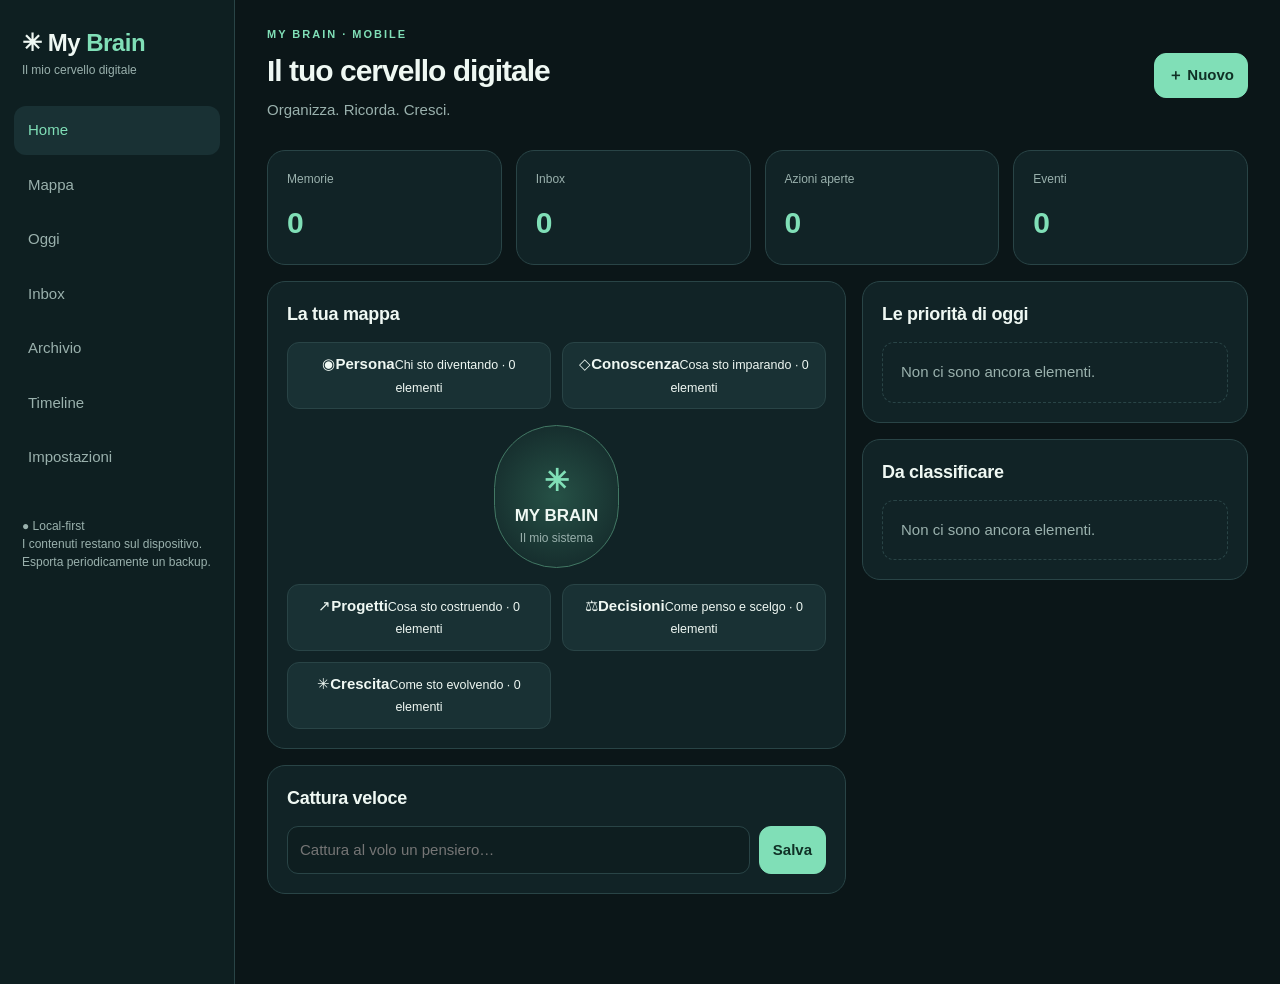
==== index.html @ 43bb88b8 "Add My Brain Mobile PWA interface" ====
<!doctype html>
<html lang="it"><head><meta charset="utf-8"><meta name="viewport" content="width=device-width,initial-scale=1,viewport-fit=cover"><meta name="theme-color" content="#0b191a"><meta name="apple-mobile-web-app-capable" content="yes"><meta name="apple-mobile-web-app-title" content="My Brain"><link rel="manifest" href="./manifest.webmanifest"><link rel="icon" type="image/svg+xml" href="./icon.svg"><title>My Brain Mobile</title>
<style>
:root{color-scheme:dark;--bg:#0b1618;--panel:#112326;--panel2:#193134;--line:#294446;--text:#eff8f3;--muted:#9ab1ad;--mint:#80dfb7;--gold:#f3c87b}*{box-sizing:border-box}body{background:var(--bg);color:var(--text);font:15px/1.5 -apple-system,BlinkMacSystemFont,"Segoe UI",sans-serif;margin:0}button,input,textarea,select{font:inherit}button{cursor:pointer}button:focus-visible,input:focus-visible,select:focus-visible,textarea:focus-visible{outline:2px solid var(--mint);outline-offset:2px}input,textarea,select{color:var(--text);background:#0e1e20;border:1px solid var(--line);border-radius:11px;padding:12px;width:100%;min-width:0}textarea{min-height:130px;resize:vertical}option{color:white;background:#14282a}button{border:1px solid var(--line);background:var(--panel2);color:var(--text);padding:10px 13px;border-radius:12px}.accent{background:var(--mint);color:#103126;font-weight:700;border-color:var(--mint)}.ghost{background:transparent}.danger{color:#ffb4ab}.shell{max-width:1280px;margin:auto;display:grid;grid-template-columns:235px 1fr;min-height:100dvh}.sidebar{background:#0e1f21;border-right:1px solid var(--line);padding:25px 14px}.brand{font-size:24px;letter-spacing:-.5px;font-weight:800;margin:0 8px 27px}.brand span{color:var(--mint)}.tagline{font-size:12px;color:var(--muted);font-weight:400;letter-spacing:0}.nav{display:flex;flex-direction:column;gap:6px}.nav button{text-align:left;background:none;border:0;padding:13px 14px;color:var(--muted)}.nav button.active{background:var(--panel2);color:var(--mint)}.footer{margin:35px 8px;font-size:12px;color:var(--muted)}main{min-width:0;padding:26px 32px 90px}.eyebrow{font-size:11px;letter-spacing:2px;color:var(--mint);font-weight:700}h1{font-size:30px;letter-spacing:-1px;margin:5px 0 6px}h2{margin:0 0 14px;font-size:18px;letter-spacing:-.3px}p{margin:4px 0;color:var(--muted)}.top{display:flex;align-items:center;justify-content:space-between;gap:16px;margin-bottom:25px}.grid{display:grid;grid-template-columns:repeat(4,minmax(0,1fr));gap:14px}.card{background:var(--panel);border:1px solid var(--line);padding:19px;border-radius:18px;min-width:0}.card strong{font-weight:700}.big{font-size:30px;font-weight:750;margin:12px 0 0;color:var(--mint)}.caption{color:var(--muted);font-size:12px}.split{display:grid;grid-template-columns:minmax(0,1.5fr) minmax(280px,1fr);gap:16px;margin-top:16px}.stack{display:grid;gap:16px;align-content:start}.areagrid{display:grid;grid-template-columns:repeat(2,minmax(0,1fr));gap:12px}.areagrid button{text-align:left;min-height:118px;padding:16px;background:#152b2e}.areagrid .em{font-size:23px;display:block;margin-bottom:9px;color:var(--mint)}.areagrid small{display:block;color:var(--muted)}.capture{display:flex;gap:9px;margin:14px 0 0}.capture input{flex:1}.list{display:grid;gap:8px}.item{background:#152c2e;border:1px solid var(--line);padding:12px;border-radius:13px;display:flex;align-items:center;gap:12px;justify-content:space-between}.item-text{min-width:0;flex:1;overflow-wrap:anywhere}.item-text b{display:block}.item-text small{color:var(--muted)}.item button{padding:7px 9px}.empty{padding:18px;color:var(--muted);border:1px dashed var(--line);border-radius:12px}.network{display:grid;grid-template-columns:repeat(2,minmax(0,1fr));gap:11px;align-items:center}.hub{grid-column:1/-1;text-align:center;padding:20px;border:1px solid #427864;border-radius:99px;max-width:210px;margin:5px auto;background:radial-gradient(circle,#265146,#112326)}.hub b{font-size:17px}.toolbar{display:flex;flex-wrap:wrap;gap:10px;margin-bottom:14px}.toolbar input{flex:1;min-width:150px}.toolbar select{max-width:185px}.pill{display:inline-block;border-radius:30px;padding:3px 8px;color:var(--mint);background:#224339;font-size:11px}.date{font-size:12px;color:var(--muted)}.bottom{display:none}.detail{white-space:pre-wrap;color:var(--muted);margin:9px 0}.form{display:grid;gap:12px}.form label{font-size:12px;color:var(--muted)}.form .pair{display:grid;grid-template-columns:1fr 1fr;gap:11px}.form .actions{display:flex;justify-content:flex-end;gap:9px}.muted{color:var(--muted)}.timeline{border-left:2px solid #3e6b5a;padding:4px 0 4px 15px}.timeline>div{margin:0 0 16px;position:relative}.timeline>div:before{content:"";position:absolute;left:-22px;top:7px;background:var(--mint);border-radius:99px;width:10px;height:10px}.right{display:flex;gap:8px;align-items:center}.check{accent-color:#80dfb7;width:20px;height:20px}.sectiontitle{display:flex;align-items:center;justify-content:space-between;gap:12px}.notice{border-left:3px solid var(--mint);padding:12px 14px;background:var(--panel2);border-radius:7px}.hidden{display:none!important}dialog{background:var(--panel);color:var(--text);border:1px solid #54746c;box-shadow:0 12px 60px #0009;border-radius:20px;width:min(540px,94vw);max-height:90dvh;overflow:auto;padding:22px}dialog::backdrop{background:#0009}#toast{position:fixed;left:50%;bottom:91px;transform:translateX(-50%);border:1px solid #53715f;border-radius:12px;background:#214337;color:white;padding:12px 18px;z-index:20;display:none}
@media(max-width:900px){.grid{grid-template-columns:repeat(2,minmax(0,1fr))}.split{grid-template-columns:1fr}.shell{grid-template-columns:180px 1fr}.sidebar{padding:18px 8px}main{padding:18px 20px 94px}}@media(max-width:650px){.shell{display:block}.sidebar{display:none}main{padding:22px 15px 112px}.top{align-items:flex-start}h1{font-size:27px}.grid{gap:9px}.card{padding:15px}.big{font-size:25px}.bottom{display:grid;grid-template-columns:repeat(5,1fr);position:fixed;bottom:0;left:0;right:0;background:#102325ee;backdrop-filter:blur(16px);border-top:1px solid var(--line);padding:8px 4px max(8px,env(safe-area-inset-bottom));z-index:8}.bottom button{font-size:10px;white-space:nowrap;border:0;background:transparent;padding:6px 0;color:var(--muted)}.bottom button.active{color:var(--mint)}.bottom button span{display:block;font-size:20px}.form .pair{grid-template-columns:1fr}}
</style></head><body>
<div class="shell"><aside class="sidebar"><div class="brand">✳ My <span>Brain</span><div class="tagline">Il mio cervello digitale</div></div><nav id="sidenav" class="nav"></nav><div class="footer">● Local-first<br>I contenuti restano sul dispositivo. Esporta periodicamente un backup.</div></aside><main><header class="top"><div><div class="eyebrow">MY BRAIN · MOBILE</div><h1 id="title">Il tuo cervello digitale</h1><p id="subtitle"></p></div><button class="accent" id="add">＋ Nuovo</button></header><div id="content"></div></main></div><nav id="bottomnav" class="bottom"></nav><dialog id="editor"><div class="sectiontitle"><h2 id="editorTitle">Nuova memoria</h2><button id="close" class="ghost" aria-label="Chiudi">✕</button></div><form id="entryform" class="form"><label>Titolo<input name="title" maxlength="240" required placeholder="Un'idea, un obiettivo…"></label><div class="pair"><label>Area<select name="area" id="entryarea"></select></label><label>Tipo<select name="kind"><option value="idea">Idea</option><option value="note">Nota</option><option value="task">Azione</option><option value="knowledge">Conoscenza</option><option value="project">Progetto</option><option value="decision">Decisione</option><option value="goal">Obiettivo</option><option value="signal">Segnale</option><option value="state_change">Cambiamento</option></select></label></div><label>Descrizione<textarea name="body" maxlength="25000" placeholder="Contesto, idee e prossimi passi…"></textarea></label><div class="pair"><label>Scadenza<input name="due" type="date"></label><label>Priorità<select name="priority"><option value="normal">Normale</option><option value="high">Alta</option><option value="low">Bassa</option></select></label></div><label>Tag (separati da virgola)<input name="tags" placeholder="studio, investimenti, progetto"></label><div class="actions"><button type="button" id="cancel">Annulla</button><button type="submit" class="accent">Salva</button></div></form></dialog><div id="toast" role="status" aria-live="polite"></div><input id="importinput" type="file" accept=".json,application/json" class="hidden">
<script>
(function(){
'use strict';
var AREAS={persona:['Persona','◉','Chi sto diventando'],conoscenza:['Conoscenza','◇','Cosa sto imparando'],progetti:['Progetti','↗','Cosa sto costruendo'],decisioni:['Decisioni','⚖','Come penso e scelgo'],crescita:['Crescita','✳','Come sto evolvendo']};
var PAGES=[['home','⌂','Home'],['mappa','◎','Mappa'],['oggi','✓','Oggi'],['inbox','✦','Inbox'],['archivio','▤','Archivio'],['timeline','◷','Timeline'],['impostazioni','⚙','Impostazioni']];
var key='my-brain-mobile-v1',initial={version:1,entries:[],events:[]},db,route='home',areaFilter='',query='',editId=null;
function fresh(){return JSON.parse(JSON.stringify(initial))}
try{db=JSON.parse(localStorage.getItem(key)||'null');if(!db||!Array.isArray(db.entries)||!Array.isArray(db.events))db=fresh()}catch(e){db=fresh()}
function byId(id){return document.getElementById(id)}
function el(tag,txt,cls){var n=document.createElement(tag);if(txt!==undefined&&txt!==null)n.textContent=String(txt);if(cls)n.className=cls;return n}
function append(parent){Array.prototype.slice.call(arguments,1).forEach(function(child){if(child)parent.appendChild(child)});return parent}
function button(txt,fn,cls){var b=el('button',txt,cls);b.type='button';b.addEventListener('click',fn);return b}
function now(){return new Date().toISOString()}
function fmt(s){return s?new Date(s).toLocaleDateString('it-IT',{day:'numeric',month:'short',year:'numeric'}):'—'}
function uid(){return globalThis.crypto&&crypto.randomUUID?crypto.randomUUID():String(Date.now())+Math.random().toString(36)}
function save(){localStorage.setItem(key,JSON.stringify(db))}
function log(title){db.events.unshift({id:uid(),title:title,at:now()});db.events=db.events.slice(0,1500)}
function alertToast(s){var t=byId('toast');t.textContent=s;t.style.display='block';clearTimeout(window.toastT);window.toastT=setTimeout(function(){t.style.display='none'},2300)}
function approved(){return db.entries.filter(function(x){return x.area!=='inbox'})}
function inbox(){return db.entries.filter(function(x){return x.area==='inbox'})}
function tasks(){return approved().filter(function(x){return x.kind==='task'&&x.status!=='done'})}
function counts(a){return approved().filter(function(x){return x.area===a}).length}
function nav(){['sidenav','bottomnav'].forEach(function(id){var node=byId(id);node.replaceChildren();PAGES.forEach(function(p){if(id==='bottomnav'&&['timeline','impostazioni'].indexOf(p[0])>=0)return;var b=button((id==='bottomnav'?p[1]+' ':'')+p[2],function(){go(p[0])},p[0]===route?'active':'');if(id==='bottomnav'){b.replaceChildren(el('span',p[1]),document.createTextNode(p[2]))}node.appendChild(b)})})}
function go(p,a){route=p;areaFilter=a||'';query='';render();window.scrollTo(0,0)}
function section(title){var s=el('section',null,'card');append(s,el('h2',title));return s}
function empty(text){return el('div',text,'empty')}
function item(row,actions){var d=el('div',null,'item');var content=el('div',null,'item-text');append(content,el('b',row.title),el('small', (AREAS[row.area]?AREAS[row.area][0]:'Inbox')+' · '+row.kind+' · '+fmt(row.updated||row.created)));if(row.body)append(content,el('div',row.body.slice(0,220),'detail'));append(d,content);var right=el('div',null,'right');(actions||[]).forEach(function(x){append(right,button(x[0],x[1],x[2]||'ghost'))});append(d,right);return d}
function entryList(rows,mode){var l=el('div',null,'list');if(!rows.length)return empty('Non ci sono ancora elementi.');rows.forEach(function(x){var acts=[];if(mode==='inbox')acts.push(['Classifica',function(){edit(x.id)},'accent']);if(x.kind==='task')acts.push([x.status==='done'?'↩':'✓',function(){toggle(x.id)}]);acts.push(['✎',function(){edit(x.id)}]);l.appendChild(item(x,acts))});return l}
function areaButton(id){var a=AREAS[id],b=el('button',null,'');append(b,el('span',a[1],'em'),el('strong',a[0]),el('small',a[2]+' · '+counts(id)+' elementi'));b.addEventListener('click',function(){go('archivio',id)});return b}
function areaMap(){var g=el('div',null,'network');Object.keys(AREAS).slice(0,2).forEach(function(a){g.appendChild(areaButton(a))});append(g,el('div',null,'hub'));append(g.querySelector('.hub'),el('div','✳','big'),el('b','MY BRAIN'),el('div','Il mio sistema','caption'));Object.keys(AREAS).slice(2).forEach(function(a){g.appendChild(areaButton(a))});return g}
function capture(){var f=el('form',null,'capture'),inp=el('input'),submit=el('button','Salva','accent');inp.placeholder='Cattura al volo un pensiero…';inp.required=true;submit.type='submit';append(f,inp,submit);f.addEventListener('submit',function(ev){ev.preventDefault();var t=inp.value.trim();if(!t)return;db.entries.unshift({id:uid(),title:t.slice(0,240),body:'',area:'inbox',kind:'idea',status:'inbox',created:now(),updated:now(),tags:[],priority:'normal',due:''});log('Nuova idea nella Inbox');save();render();alertToast('Idea salvata')});return f}
function home(){var root=el('div'),stat=el('div',null,'grid');[['Memorie',approved().length],['Inbox',inbox().length],['Azioni aperte',tasks().length],['Eventi',db.events.length]].forEach(function(x){var box=el('div',null,'card');append(box,el('div',x[0],'caption'),el('div',x[1],'big'));stat.appendChild(box)});root.appendChild(stat);var split=el('div',null,'split'),left=el('div',null,'stack'),right=el('div',null,'stack'),map=section('La tua mappa'),cap=section('Cattura veloce'),today=section('Le priorità di oggi'),reviews=section('Da classificare');append(map,areaMap());append(cap,capture());append(today,entryList(tasks().slice(0,4)));append(reviews,entryList(inbox().slice(0,3),'inbox'));append(left,map,cap);append(right,today,reviews);append(split,left,right);root.appendChild(split);return root}
function archive(){var root=el('div'),tools=el('div',null,'toolbar'),search=el('input'),select=el('select');search.placeholder='Cerca in My Brain…';select.appendChild(new Option('Tutte le aree',''));Object.keys(AREAS).forEach(function(a){select.appendChild(new Option(AREAS[a][0],a))});select.value=areaFilter;search.value=query;select.addEventListener('change',function(){areaFilter=select.value;drawArchive(root)});search.addEventListener('input',function(){query=search.value.toLowerCase();drawArchive(root)});append(tools,search,select);append(root,tools,el('div',null,'results'));function drawArchive(r){var rows=approved().filter(function(x){return (!areaFilter||x.area===areaFilter)&&(!query||(x.title+' '+x.body+' '+(x.tags||[]).join(' ')).toLowerCase().includes(query))});rows.sort(function(a,b){return (b.updated||'').localeCompare(a.updated||'')});r.querySelector('.results').replaceChildren(entryList(rows))}drawArchive(root);return root}
function today(){var r=el('div',null,'stack'),card=section('Attività aperte');append(card,entryList(tasks()));r.appendChild(card);return r}
function timeline(){var c=section('La tua evoluzione'),list=el('div',null,'timeline');if(!db.events.length)append(c,empty('La tua timeline inizierà quando aggiungerai una memoria.'));db.events.forEach(function(e){var n=el('div');append(n,el('b',e.title),el('div',fmt(e.at),'date'));list.appendChild(n)});append(c,list);return c}
function map(){var s=section('Cinque aree, una direzione');append(s,areaMap());return s}
function review(){var s=section('Gatekeeper · Da classificare');append(s,el('p','Trasforma un pensiero in una nota, una decisione, un progetto o un’attività.'));append(s,el('div',null,'caption'));append(s,entryList(inbox(),'inbox'));append(s,capture());return s}
function settings(){var r=el('div',null,'stack'),s=section('Dati e privacy'),b=section('Backup');append(s,el('p','My Brain Mobile conserva i contenuti in questo browser. Nessuna informazione viene inviata al repository GitHub o al server del sito.'),el('div','Nessuna sincronizzazione con il My Brain Mac in questa versione.','notice'));append(b,el('p','Esporta periodicamente il tuo archivio JSON; se cancelli i dati del browser potresti perdere le memorie.'));append(b,button('Esporta backup JSON',exportBackup,'accent'),document.createTextNode(' '),button('Importa backup',function(){byId('importinput').click()}));append(r,s,b);return r}
function render(){nav();var names={home:['Il tuo cervello digitale','Organizza. Ricorda. Cresci.'],mappa:['La tua mappa','Un luogo per ogni pensiero.'],oggi:['Oggi','Concentrati su ciò che conta.'],inbox:['Inbox','Dalle intuizioni alle decisioni.'],archivio:['Archivio','Le tue conoscenze, a portata di mano.'],timeline:['Timeline','La traccia della tua evoluzione.'],impostazioni:['Impostazioni','I tuoi dati sotto controllo.']};byId('title').textContent=names[route][0];byId('subtitle').textContent=names[route][1];var v={home:home,mappa:map,oggi:today,inbox:review,archivio:archive,timeline:timeline,impostazioni:settings};byId('content').replaceChildren(v[route]())}
function edit(id){editId=id||null;var x=db.entries.find(function(e){return e.id===id}),f=byId('entryform');f.reset();var a=byId('entryarea');a.replaceChildren(new Option('Inbox · da classificare','inbox'));Object.keys(AREAS).forEach(function(k){a.appendChild(new Option(AREAS[k][0],k))});f.elements.title.value=x?x.title:'';f.elements.body.value=x?x.body:'';f.elements.area.value=x?x.area:(areaFilter||'inbox');f.elements.kind.value=x?x.kind:'idea';f.elements.priority.value=x?x.priority||'normal':'normal';f.elements.due.value=x?x.due||'':'';f.elements.tags.value=x?(x.tags||[]).join(', '):'';byId('editorTitle').textContent=x?'Modifica memoria':'Nuova memoria';byId('editor').showModal()}
function toggle(id){var x=db.entries.find(function(e){return e.id===id});if(!x)return;x.status=x.status==='done'?'active':'done';x.updated=now();log(x.status==='done'?'Azione completata':'Azione riaperta');save();render()}
byId('entryform').addEventListener('submit',function(ev){ev.preventDefault();var f=ev.target,fd=new FormData(f),title=String(fd.get('title')||'').trim();if(!title)return;var x=db.entries.find(function(e){return e.id===editId}),a=String(fd.get('area'));var e={id:x?x.id:uid(),title:title.slice(0,240),body:String(fd.get('body')||'').slice(0,25000),area:a,kind:String(fd.get('kind')),status:a==='inbox'?'inbox':x&&x.status==='done'?'done':'active',due:String(fd.get('due')||''),priority:String(fd.get('priority')||'normal'),tags:String(fd.get('tags')||'').split(',').map(function(t){return t.trim()}).filter(Boolean).slice(0,12),created:x?x.created:now(),updated:now()};if(x)Object.assign(x,e);else db.entries.unshift(e);log(x?'Memoria aggiornata: '+e.title:'Nuova memoria: '+e.title);save();byId('editor').close();render();alertToast('Salvato')});
function exportBackup(){var a=document.createElement('a'),blob=new Blob([JSON.stringify(db,null,2)],{type:'application/json'}),url=URL.createObjectURL(blob);a.href=url;a.download='my-brain-backup-'+new Date().toISOString().slice(0,10)+'.json';document.body.appendChild(a);a.click();a.remove();setTimeout(function(){URL.revokeObjectURL(url)},2000)}
byId('importinput').addEventListener('change',async function(ev){var file=ev.target.files[0];if(!file)return;if(file.size>20*1024*1024){alert('Il backup è troppo grande');return}try{var x=JSON.parse(await file.text());if(!x||x.version!==1||!Array.isArray(x.entries)||!Array.isArray(x.events))throw Error('Formato non valido');if(!confirm('Sostituire i dati presenti su questo dispositivo con il backup?'))return;db=x;save();render();alertToast('Backup importato')}catch(e){alert('Importazione non riuscita: '+e.message)}ev.target.value=''});
byId('add').addEventListener('click',function(){edit()});byId('cancel').addEventListener('click',function(){byId('editor').close()});byId('close').addEventListener('click',function(){byId('editor').close()});
render();
if('serviceWorker' in navigator && (location.protocol==='https:' || location.hostname==='localhost'))navigator.serviceWorker.register('./sw.js').catch(function(e){console.warn('Cache offline non disponibile',e)});
})();
</script></body></html>
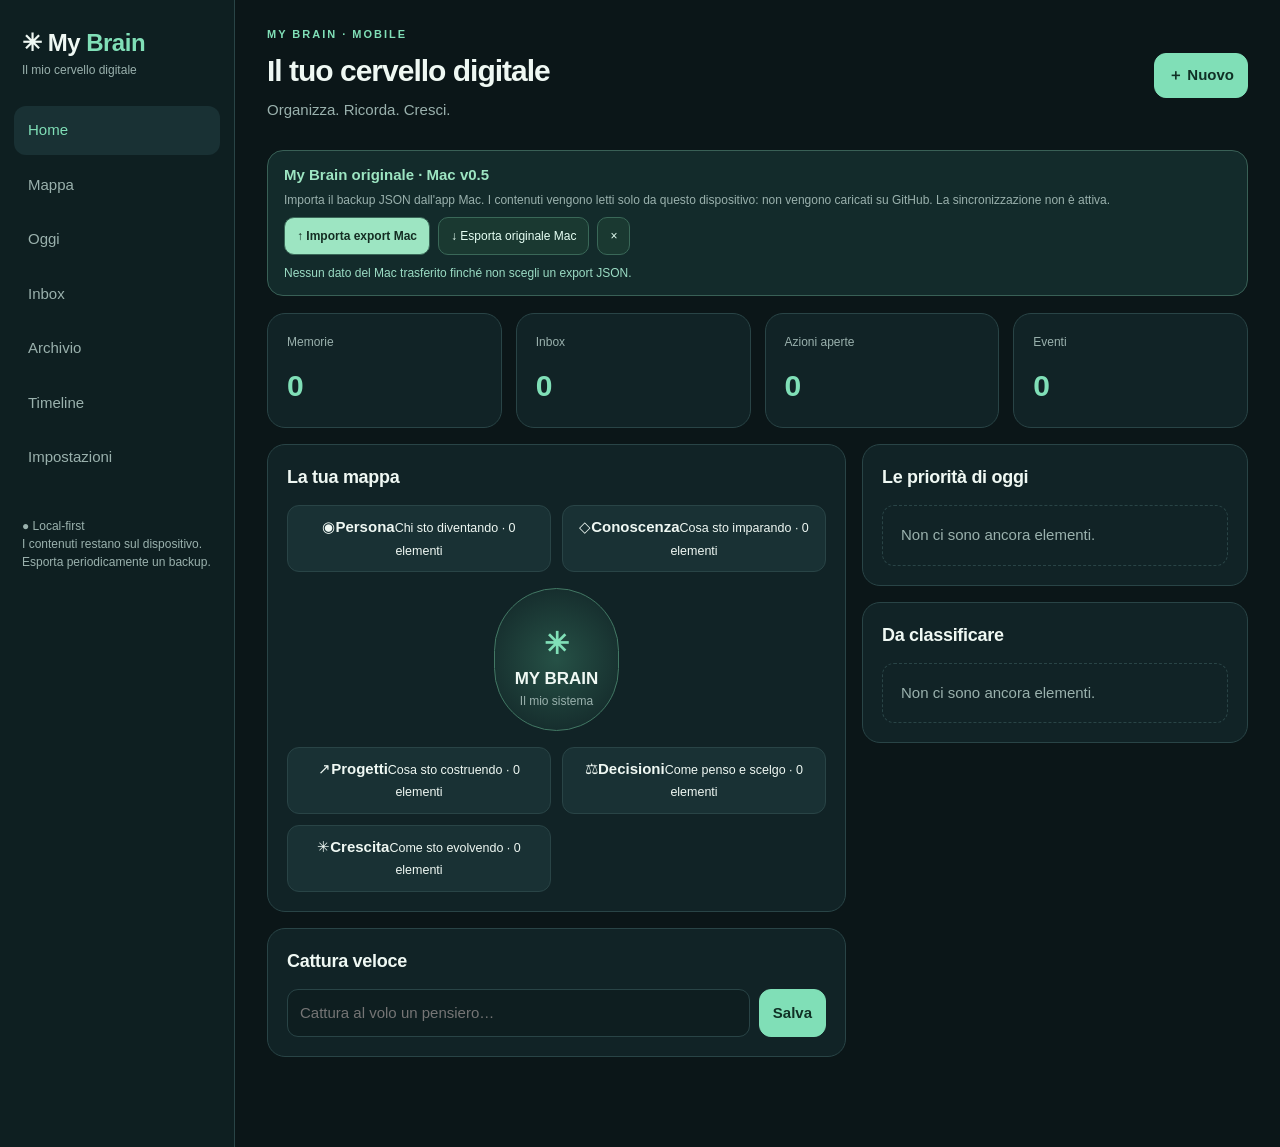
==== commit ec724e61: "Integrate original Mac schema importer with My Brain Mobile" ====
--- a/index.html
+++ b/index.html
@@ -1,8 +1,17 @@
 <!doctype html>
-<html lang="it"><head><meta charset="utf-8"><meta name="viewport" content="width=device-width,initial-scale=1,viewport-fit=cover"><meta name="theme-color" content="#0b191a"><meta name="apple-mobile-web-app-capable" content="yes"><meta name="apple-mobile-web-app-title" content="My Brain"><link rel="manifest" href="./manifest.webmanifest"><link rel="icon" type="image/svg+xml" href="./icon.svg"><title>My Brain Mobile</title>
+<html lang="it"><head><meta charset="utf-8"><meta name="viewport" content="width=device-width,initial-scale=1,viewport-fit=cover"><meta name="theme-color" content="#0b191a"><meta name="apple-mobile-web-app-capable" content="yes"><meta name="apple-mobile-web-app-title" content="My Brain"><link rel="manifest" href="./manifest.webmanifest"><link rel="icon" type="image/svg+xml" href="./icon.svg"><link rel="apple-touch-icon" href="./icon-180.png"><title>My Brain Mobile</title>
 <style>
 :root{color-scheme:dark;--bg:#0b1618;--panel:#112326;--panel2:#193134;--line:#294446;--text:#eff8f3;--muted:#9ab1ad;--mint:#80dfb7;--gold:#f3c87b}*{box-sizing:border-box}body{background:var(--bg);color:var(--text);font:15px/1.5 -apple-system,BlinkMacSystemFont,"Segoe UI",sans-serif;margin:0}button,input,textarea,select{font:inherit}button{cursor:pointer}button:focus-visible,input:focus-visible,select:focus-visible,textarea:focus-visible{outline:2px solid var(--mint);outline-offset:2px}input,textarea,select{color:var(--text);background:#0e1e20;border:1px solid var(--line);border-radius:11px;padding:12px;width:100%;min-width:0}textarea{min-height:130px;resize:vertical}option{color:white;background:#14282a}button{border:1px solid var(--line);background:var(--panel2);color:var(--text);padding:10px 13px;border-radius:12px}.accent{background:var(--mint);color:#103126;font-weight:700;border-color:var(--mint)}.ghost{background:transparent}.danger{color:#ffb4ab}.shell{max-width:1280px;margin:auto;display:grid;grid-template-columns:235px 1fr;min-height:100dvh}.sidebar{background:#0e1f21;border-right:1px solid var(--line);padding:25px 14px}.brand{font-size:24px;letter-spacing:-.5px;font-weight:800;margin:0 8px 27px}.brand span{color:var(--mint)}.tagline{font-size:12px;color:var(--muted);font-weight:400;letter-spacing:0}.nav{display:flex;flex-direction:column;gap:6px}.nav button{text-align:left;background:none;border:0;padding:13px 14px;color:var(--muted)}.nav button.active{background:var(--panel2);color:var(--mint)}.footer{margin:35px 8px;font-size:12px;color:var(--muted)}main{min-width:0;padding:26px 32px 90px}.eyebrow{font-size:11px;letter-spacing:2px;color:var(--mint);font-weight:700}h1{font-size:30px;letter-spacing:-1px;margin:5px 0 6px}h2{margin:0 0 14px;font-size:18px;letter-spacing:-.3px}p{margin:4px 0;color:var(--muted)}.top{display:flex;align-items:center;justify-content:space-between;gap:16px;margin-bottom:25px}.grid{display:grid;grid-template-columns:repeat(4,minmax(0,1fr));gap:14px}.card{background:var(--panel);border:1px solid var(--line);padding:19px;border-radius:18px;min-width:0}.card strong{font-weight:700}.big{font-size:30px;font-weight:750;margin:12px 0 0;color:var(--mint)}.caption{color:var(--muted);font-size:12px}.split{display:grid;grid-template-columns:minmax(0,1.5fr) minmax(280px,1fr);gap:16px;margin-top:16px}.stack{display:grid;gap:16px;align-content:start}.areagrid{display:grid;grid-template-columns:repeat(2,minmax(0,1fr));gap:12px}.areagrid button{text-align:left;min-height:118px;padding:16px;background:#152b2e}.areagrid .em{font-size:23px;display:block;margin-bottom:9px;color:var(--mint)}.areagrid small{display:block;color:var(--muted)}.capture{display:flex;gap:9px;margin:14px 0 0}.capture input{flex:1}.list{display:grid;gap:8px}.item{background:#152c2e;border:1px solid var(--line);padding:12px;border-radius:13px;display:flex;align-items:center;gap:12px;justify-content:space-between}.item-text{min-width:0;flex:1;overflow-wrap:anywhere}.item-text b{display:block}.item-text small{color:var(--muted)}.item button{padding:7px 9px}.empty{padding:18px;color:var(--muted);border:1px dashed var(--line);border-radius:12px}.network{display:grid;grid-template-columns:repeat(2,minmax(0,1fr));gap:11px;align-items:center}.hub{grid-column:1/-1;text-align:center;padding:20px;border:1px solid #427864;border-radius:99px;max-width:210px;margin:5px auto;background:radial-gradient(circle,#265146,#112326)}.hub b{font-size:17px}.toolbar{display:flex;flex-wrap:wrap;gap:10px;margin-bottom:14px}.toolbar input{flex:1;min-width:150px}.toolbar select{max-width:185px}.pill{display:inline-block;border-radius:30px;padding:3px 8px;color:var(--mint);background:#224339;font-size:11px}.date{font-size:12px;color:var(--muted)}.bottom{display:none}.detail{white-space:pre-wrap;color:var(--muted);margin:9px 0}.form{display:grid;gap:12px}.form label{font-size:12px;color:var(--muted)}.form .pair{display:grid;grid-template-columns:1fr 1fr;gap:11px}.form .actions{display:flex;justify-content:flex-end;gap:9px}.muted{color:var(--muted)}.timeline{border-left:2px solid #3e6b5a;padding:4px 0 4px 15px}.timeline>div{margin:0 0 16px;position:relative}.timeline>div:before{content:"";position:absolute;left:-22px;top:7px;background:var(--mint);border-radius:99px;width:10px;height:10px}.right{display:flex;gap:8px;align-items:center}.check{accent-color:#80dfb7;width:20px;height:20px}.sectiontitle{display:flex;align-items:center;justify-content:space-between;gap:12px}.notice{border-left:3px solid var(--mint);padding:12px 14px;background:var(--panel2);border-radius:7px}.hidden{display:none!important}dialog{background:var(--panel);color:var(--text);border:1px solid #54746c;box-shadow:0 12px 60px #0009;border-radius:20px;width:min(540px,94vw);max-height:90dvh;overflow:auto;padding:22px}dialog::backdrop{background:#0009}#toast{position:fixed;left:50%;bottom:91px;transform:translateX(-50%);border:1px solid #53715f;border-radius:12px;background:#214337;color:white;padding:12px 18px;z-index:20;display:none}
 @media(max-width:900px){.grid{grid-template-columns:repeat(2,minmax(0,1fr))}.split{grid-template-columns:1fr}.shell{grid-template-columns:180px 1fr}.sidebar{padding:18px 8px}main{padding:18px 20px 94px}}@media(max-width:650px){.shell{display:block}.sidebar{display:none}main{padding:22px 15px 112px}.top{align-items:flex-start}h1{font-size:27px}.grid{gap:9px}.card{padding:15px}.big{font-size:25px}.bottom{display:grid;grid-template-columns:repeat(5,1fr);position:fixed;bottom:0;left:0;right:0;background:#102325ee;backdrop-filter:blur(16px);border-top:1px solid var(--line);padding:8px 4px max(8px,env(safe-area-inset-bottom));z-index:8}.bottom button{font-size:10px;white-space:nowrap;border:0;background:transparent;padding:6px 0;color:var(--muted)}.bottom button.active{color:var(--mint)}.bottom button span{display:block;font-size:20px}.form .pair{grid-template-columns:1fr}}
+
+.mac-panel{background:#132b2b;border:1px solid #396056;border-radius:16px;padding:13px 16px;margin:0 0 17px}
+.mac-panel strong{color:#9de5c2}.mac-panel p{font-size:12px;line-height:1.4;margin:5px 0 9px}
+.mac-controls{display:flex;flex-wrap:wrap;gap:8px}
+.mac-button{font-size:12px;padding:9px 12px;border:1px solid #3a6858;background:#1a3931;color:#e6fff4;border-radius:10px}
+.mac-button.primary{background:#9de5c2;color:#142d23;font-weight:700}
+#mac-status{font-size:12px;color:#9bdcc4;margin-top:9px;overflow-wrap:anywhere}
+.mac-panel.collapsed p,.mac-panel.collapsed #mac-status{display:none}
+@media(max-width:650px){.mac-panel{padding:12px}.mac-button{font-size:11px;padding:8px}}
 </style></head><body>
 <div class="shell"><aside class="sidebar"><div class="brand">✳ My <span>Brain</span><div class="tagline">Il mio cervello digitale</div></div><nav id="sidenav" class="nav"></nav><div class="footer">● Local-first<br>I contenuti restano sul dispositivo. Esporta periodicamente un backup.</div></aside><main><header class="top"><div><div class="eyebrow">MY BRAIN · MOBILE</div><h1 id="title">Il tuo cervello digitale</h1><p id="subtitle"></p></div><button class="accent" id="add">＋ Nuovo</button></header><div id="content"></div></main></div><nav id="bottomnav" class="bottom"></nav><dialog id="editor"><div class="sectiontitle"><h2 id="editorTitle">Nuova memoria</h2><button id="close" class="ghost" aria-label="Chiudi">✕</button></div><form id="entryform" class="form"><label>Titolo<input name="title" maxlength="240" required placeholder="Un'idea, un obiettivo…"></label><div class="pair"><label>Area<select name="area" id="entryarea"></select></label><label>Tipo<select name="kind"><option value="idea">Idea</option><option value="note">Nota</option><option value="task">Azione</option><option value="knowledge">Conoscenza</option><option value="project">Progetto</option><option value="decision">Decisione</option><option value="goal">Obiettivo</option><option value="signal">Segnale</option><option value="state_change">Cambiamento</option></select></label></div><label>Descrizione<textarea name="body" maxlength="25000" placeholder="Contesto, idee e prossimi passi…"></textarea></label><div class="pair"><label>Scadenza<input name="due" type="date"></label><label>Priorità<select name="priority"><option value="normal">Normale</option><option value="high">Alta</option><option value="low">Bassa</option></select></label></div><label>Tag (separati da virgola)<input name="tags" placeholder="studio, investimenti, progetto"></label><div class="actions"><button type="button" id="cancel">Annulla</button><button type="submit" class="accent">Salva</button></div></form></dialog><div id="toast" role="status" aria-live="polite"></div><input id="importinput" type="file" accept=".json,application/json" class="hidden">
 <script>
@@ -50,7 +59,17 @@
 function exportBackup(){var a=document.createElement('a'),blob=new Blob([JSON.stringify(db,null,2)],{type:'application/json'}),url=URL.createObjectURL(blob);a.href=url;a.download='my-brain-backup-'+new Date().toISOString().slice(0,10)+'.json';document.body.appendChild(a);a.click();a.remove();setTimeout(function(){URL.revokeObjectURL(url)},2000)}
 byId('importinput').addEventListener('change',async function(ev){var file=ev.target.files[0];if(!file)return;if(file.size>20*1024*1024){alert('Il backup è troppo grande');return}try{var x=JSON.parse(await file.text());if(!x||x.version!==1||!Array.isArray(x.entries)||!Array.isArray(x.events))throw Error('Formato non valido');if(!confirm('Sostituire i dati presenti su questo dispositivo con il backup?'))return;db=x;save();render();alertToast('Backup importato')}catch(e){alert('Importazione non riuscita: '+e.message)}ev.target.value=''});
 byId('add').addEventListener('click',function(){edit()});byId('cancel').addEventListener('click',function(){byId('editor').close()});byId('close').addEventListener('click',function(){byId('editor').close()});
+window.MyBrainMobileBridge={
+ snapshot:()=>JSON.parse(JSON.stringify(db)),
+ replaceEntries:(entries,macInfo)=>{
+   if(!Array.isArray(entries))throw new Error("Importazione non valida");
+   const previous=db;
+   db={...db,entries,macImport:macInfo};
+   try{save()}catch(e){db=previous;throw e}
+   render();
+ }
+};
 render();
 if('serviceWorker' in navigator && (location.protocol==='https:' || location.hostname==='localhost'))navigator.serviceWorker.register('./sw.js').catch(function(e){console.warn('Cache offline non disponibile',e)});
 })();
-</script></body></html>+</script><script src="./official-mac-import.js?v=1" defer></script></body></html>
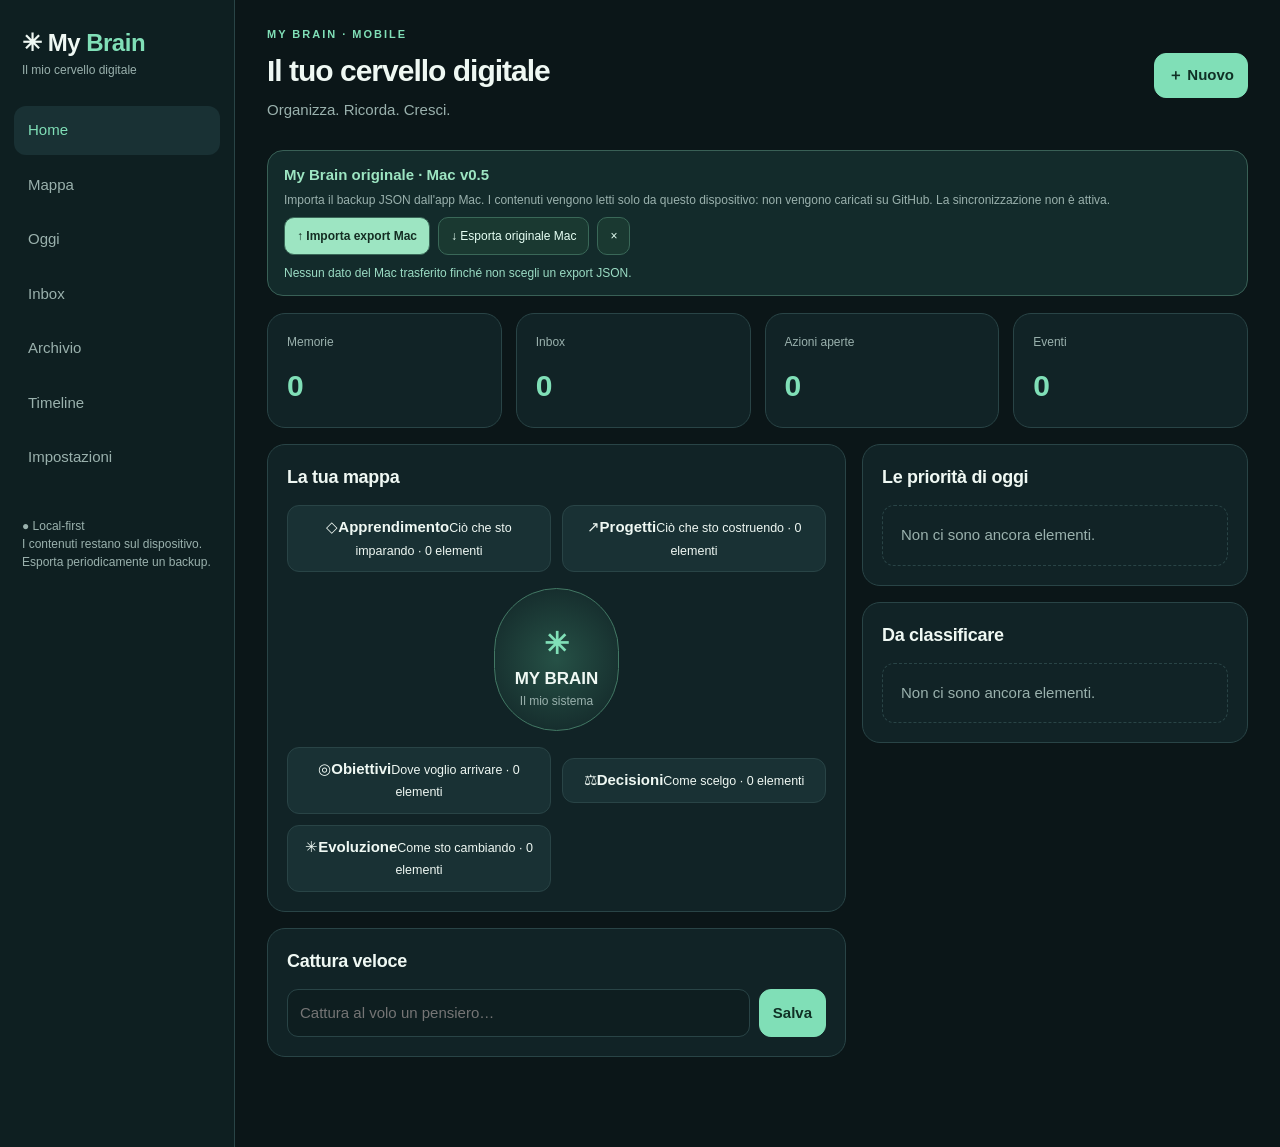
==== commit 1b6f79f3: "Align mobile map with original My Brain five domains" ====
--- a/index.html
+++ b/index.html
@@ -17,11 +17,12 @@
 <script>
 (function(){
 'use strict';
-var AREAS={persona:['Persona','◉','Chi sto diventando'],conoscenza:['Conoscenza','◇','Cosa sto imparando'],progetti:['Progetti','↗','Cosa sto costruendo'],decisioni:['Decisioni','⚖','Come penso e scelgo'],crescita:['Crescita','✳','Come sto evolvendo']};
+var AREAS={apprendimento:['Apprendimento','◇','Ciò che sto imparando'],progetti:['Progetti','↗','Ciò che sto costruendo'],obiettivi:['Obiettivi','◎','Dove voglio arrivare'],decisioni:['Decisioni','⚖','Come scelgo'],evoluzione:['Evoluzione','✳','Come sto cambiando']};
 var PAGES=[['home','⌂','Home'],['mappa','◎','Mappa'],['oggi','✓','Oggi'],['inbox','✦','Inbox'],['archivio','▤','Archivio'],['timeline','◷','Timeline'],['impostazioni','⚙','Impostazioni']];
 var key='my-brain-mobile-v1',initial={version:1,entries:[],events:[]},db,route='home',areaFilter='',query='',editId=null;
 function fresh(){return JSON.parse(JSON.stringify(initial))}
 try{db=JSON.parse(localStorage.getItem(key)||'null');if(!db||!Array.isArray(db.entries)||!Array.isArray(db.events))db=fresh()}catch(e){db=fresh()}
+for(const entry of db.entries){if(entry.area==='persona')entry.area='obiettivi';else if(entry.area==='conoscenza')entry.area='apprendimento';else if(entry.area==='crescita')entry.area='evoluzione'}
 function byId(id){return document.getElementById(id)}
 function el(tag,txt,cls){var n=document.createElement(tag);if(txt!==undefined&&txt!==null)n.textContent=String(txt);if(cls)n.className=cls;return n}
 function append(parent){Array.prototype.slice.call(arguments,1).forEach(function(child){if(child)parent.appendChild(child)});return parent}
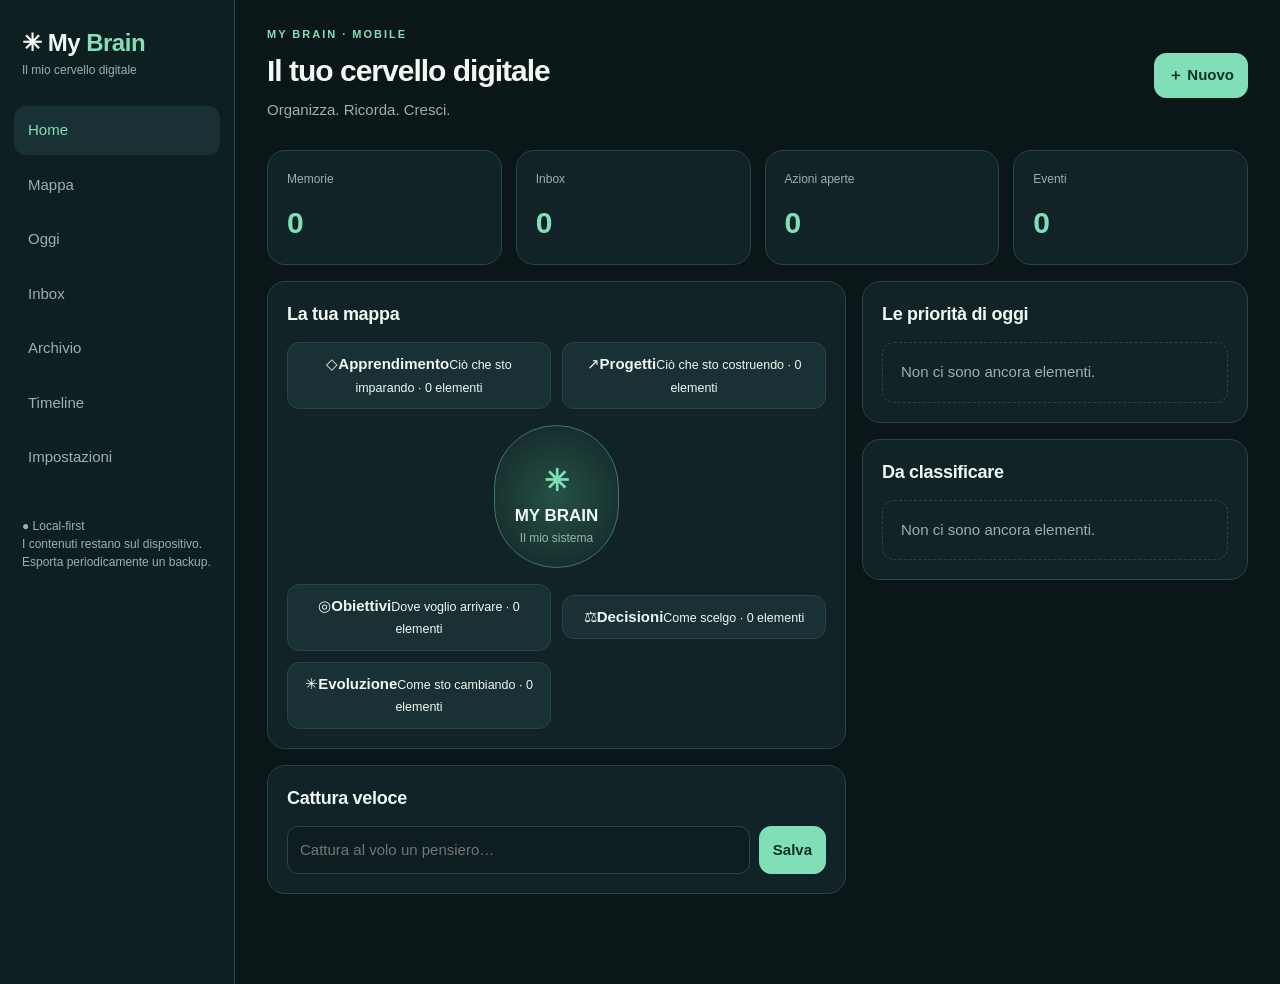
==== commit 88ca9c65: "Link new original interface from installed mobile app" ====
--- a/index.html
+++ b/index.html
@@ -42,7 +42,7 @@
 function section(title){var s=el('section',null,'card');append(s,el('h2',title));return s}
 function empty(text){return el('div',text,'empty')}
 function item(row,actions){var d=el('div',null,'item');var content=el('div',null,'item-text');append(content,el('b',row.title),el('small', (AREAS[row.area]?AREAS[row.area][0]:'Inbox')+' · '+row.kind+' · '+fmt(row.updated||row.created)));if(row.body)append(content,el('div',row.body.slice(0,220),'detail'));append(d,content);var right=el('div',null,'right');(actions||[]).forEach(function(x){append(right,button(x[0],x[1],x[2]||'ghost'))});append(d,right);return d}
-function entryList(rows,mode){var l=el('div',null,'list');if(!rows.length)return empty('Non ci sono ancora elementi.');rows.forEach(function(x){var acts=[];if(mode==='inbox')acts.push(['Classifica',function(){edit(x.id)},'accent']);if(x.kind==='task')acts.push([x.status==='done'?'↩':'✓',function(){toggle(x.id)}]);acts.push(['✎',function(){edit(x.id)}]);l.appendChild(item(x,acts))});return l}
+function entryList(rows,mode){var l=el('div',null,'list');if(!rows.length)return empty('Non ci sono ancora elementi.');rows.forEach(function(x){var acts=[];if(mode==='inbox')acts.push(['Classifica',function(){edit(x.id)},'accent']);if(x.kind==='task')acts.push([x.status==='done'?'↩':'✓',function(){toggle(x.id)}]);if(x.original&&x.original.entity)acts.push(['Mac',function(){window.MyBrainMobileOfficial?.showOriginal(x.original.entity,x.original.id)}]);acts.push(['✎',function(){edit(x.id)}]);l.appendChild(item(x,acts))});return l}
 function areaButton(id){var a=AREAS[id],b=el('button',null,'');append(b,el('span',a[1],'em'),el('strong',a[0]),el('small',a[2]+' · '+counts(id)+' elementi'));b.addEventListener('click',function(){go('archivio',id)});return b}
 function areaMap(){var g=el('div',null,'network');Object.keys(AREAS).slice(0,2).forEach(function(a){g.appendChild(areaButton(a))});append(g,el('div',null,'hub'));append(g.querySelector('.hub'),el('div','✳','big'),el('b','MY BRAIN'),el('div','Il mio sistema','caption'));Object.keys(AREAS).slice(2).forEach(function(a){g.appendChild(areaButton(a))});return g}
 function capture(){var f=el('form',null,'capture'),inp=el('input'),submit=el('button','Salva','accent');inp.placeholder='Cattura al volo un pensiero…';inp.required=true;submit.type='submit';append(f,inp,submit);f.addEventListener('submit',function(ev){ev.preventDefault();var t=inp.value.trim();if(!t)return;db.entries.unshift({id:uid(),title:t.slice(0,240),body:'',area:'inbox',kind:'idea',status:'inbox',created:now(),updated:now(),tags:[],priority:'normal',due:''});log('Nuova idea nella Inbox');save();render();alertToast('Idea salvata')});return f}
@@ -73,4 +73,4 @@
 render();
 if('serviceWorker' in navigator && (location.protocol==='https:' || location.hostname==='localhost'))navigator.serviceWorker.register('./sw.js').catch(function(e){console.warn('Cache offline non disponibile',e)});
 })();
-</script><script src="./official-mac-import.js?v=1" defer></script></body></html>+</script><script src="./official-mac-import.js?v=3" defer></script></body></html>
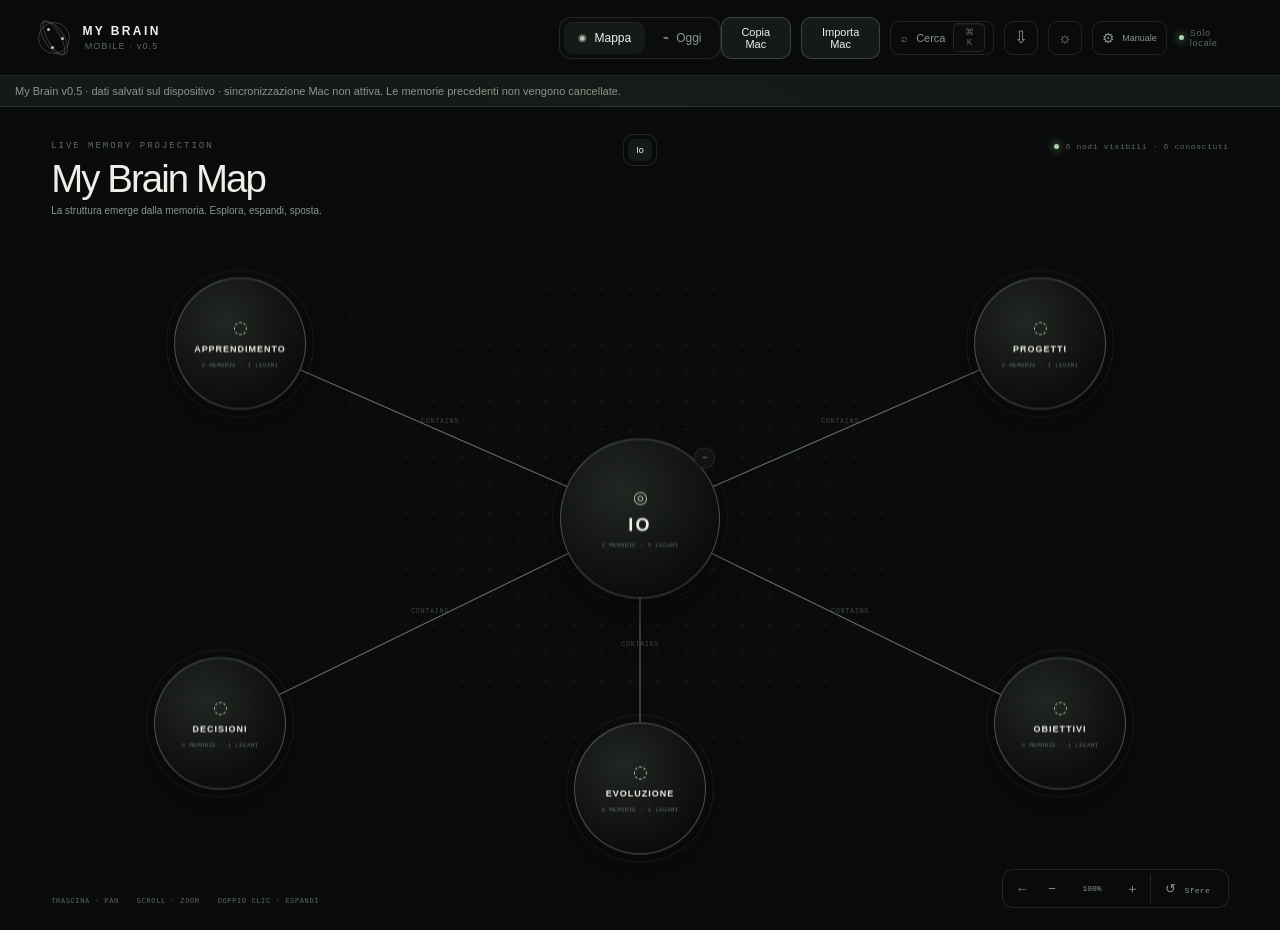
==== commit f14cca7b: "Replace installed My Brain Mobile home with official Mac v0.5 frontend, retain local data" ====
--- a/index.html
+++ b/index.html
@@ -1,76 +1,92 @@
 <!doctype html>
-<html lang="it"><head><meta charset="utf-8"><meta name="viewport" content="width=device-width,initial-scale=1,viewport-fit=cover"><meta name="theme-color" content="#0b191a"><meta name="apple-mobile-web-app-capable" content="yes"><meta name="apple-mobile-web-app-title" content="My Brain"><link rel="manifest" href="./manifest.webmanifest"><link rel="icon" type="image/svg+xml" href="./icon.svg"><link rel="apple-touch-icon" href="./icon-180.png"><title>My Brain Mobile</title>
-<style>
-:root{color-scheme:dark;--bg:#0b1618;--panel:#112326;--panel2:#193134;--line:#294446;--text:#eff8f3;--muted:#9ab1ad;--mint:#80dfb7;--gold:#f3c87b}*{box-sizing:border-box}body{background:var(--bg);color:var(--text);font:15px/1.5 -apple-system,BlinkMacSystemFont,"Segoe UI",sans-serif;margin:0}button,input,textarea,select{font:inherit}button{cursor:pointer}button:focus-visible,input:focus-visible,select:focus-visible,textarea:focus-visible{outline:2px solid var(--mint);outline-offset:2px}input,textarea,select{color:var(--text);background:#0e1e20;border:1px solid var(--line);border-radius:11px;padding:12px;width:100%;min-width:0}textarea{min-height:130px;resize:vertical}option{color:white;background:#14282a}button{border:1px solid var(--line);background:var(--panel2);color:var(--text);padding:10px 13px;border-radius:12px}.accent{background:var(--mint);color:#103126;font-weight:700;border-color:var(--mint)}.ghost{background:transparent}.danger{color:#ffb4ab}.shell{max-width:1280px;margin:auto;display:grid;grid-template-columns:235px 1fr;min-height:100dvh}.sidebar{background:#0e1f21;border-right:1px solid var(--line);padding:25px 14px}.brand{font-size:24px;letter-spacing:-.5px;font-weight:800;margin:0 8px 27px}.brand span{color:var(--mint)}.tagline{font-size:12px;color:var(--muted);font-weight:400;letter-spacing:0}.nav{display:flex;flex-direction:column;gap:6px}.nav button{text-align:left;background:none;border:0;padding:13px 14px;color:var(--muted)}.nav button.active{background:var(--panel2);color:var(--mint)}.footer{margin:35px 8px;font-size:12px;color:var(--muted)}main{min-width:0;padding:26px 32px 90px}.eyebrow{font-size:11px;letter-spacing:2px;color:var(--mint);font-weight:700}h1{font-size:30px;letter-spacing:-1px;margin:5px 0 6px}h2{margin:0 0 14px;font-size:18px;letter-spacing:-.3px}p{margin:4px 0;color:var(--muted)}.top{display:flex;align-items:center;justify-content:space-between;gap:16px;margin-bottom:25px}.grid{display:grid;grid-template-columns:repeat(4,minmax(0,1fr));gap:14px}.card{background:var(--panel);border:1px solid var(--line);padding:19px;border-radius:18px;min-width:0}.card strong{font-weight:700}.big{font-size:30px;font-weight:750;margin:12px 0 0;color:var(--mint)}.caption{color:var(--muted);font-size:12px}.split{display:grid;grid-template-columns:minmax(0,1.5fr) minmax(280px,1fr);gap:16px;margin-top:16px}.stack{display:grid;gap:16px;align-content:start}.areagrid{display:grid;grid-template-columns:repeat(2,minmax(0,1fr));gap:12px}.areagrid button{text-align:left;min-height:118px;padding:16px;background:#152b2e}.areagrid .em{font-size:23px;display:block;margin-bottom:9px;color:var(--mint)}.areagrid small{display:block;color:var(--muted)}.capture{display:flex;gap:9px;margin:14px 0 0}.capture input{flex:1}.list{display:grid;gap:8px}.item{background:#152c2e;border:1px solid var(--line);padding:12px;border-radius:13px;display:flex;align-items:center;gap:12px;justify-content:space-between}.item-text{min-width:0;flex:1;overflow-wrap:anywhere}.item-text b{display:block}.item-text small{color:var(--muted)}.item button{padding:7px 9px}.empty{padding:18px;color:var(--muted);border:1px dashed var(--line);border-radius:12px}.network{display:grid;grid-template-columns:repeat(2,minmax(0,1fr));gap:11px;align-items:center}.hub{grid-column:1/-1;text-align:center;padding:20px;border:1px solid #427864;border-radius:99px;max-width:210px;margin:5px auto;background:radial-gradient(circle,#265146,#112326)}.hub b{font-size:17px}.toolbar{display:flex;flex-wrap:wrap;gap:10px;margin-bottom:14px}.toolbar input{flex:1;min-width:150px}.toolbar select{max-width:185px}.pill{display:inline-block;border-radius:30px;padding:3px 8px;color:var(--mint);background:#224339;font-size:11px}.date{font-size:12px;color:var(--muted)}.bottom{display:none}.detail{white-space:pre-wrap;color:var(--muted);margin:9px 0}.form{display:grid;gap:12px}.form label{font-size:12px;color:var(--muted)}.form .pair{display:grid;grid-template-columns:1fr 1fr;gap:11px}.form .actions{display:flex;justify-content:flex-end;gap:9px}.muted{color:var(--muted)}.timeline{border-left:2px solid #3e6b5a;padding:4px 0 4px 15px}.timeline>div{margin:0 0 16px;position:relative}.timeline>div:before{content:"";position:absolute;left:-22px;top:7px;background:var(--mint);border-radius:99px;width:10px;height:10px}.right{display:flex;gap:8px;align-items:center}.check{accent-color:#80dfb7;width:20px;height:20px}.sectiontitle{display:flex;align-items:center;justify-content:space-between;gap:12px}.notice{border-left:3px solid var(--mint);padding:12px 14px;background:var(--panel2);border-radius:7px}.hidden{display:none!important}dialog{background:var(--panel);color:var(--text);border:1px solid #54746c;box-shadow:0 12px 60px #0009;border-radius:20px;width:min(540px,94vw);max-height:90dvh;overflow:auto;padding:22px}dialog::backdrop{background:#0009}#toast{position:fixed;left:50%;bottom:91px;transform:translateX(-50%);border:1px solid #53715f;border-radius:12px;background:#214337;color:white;padding:12px 18px;z-index:20;display:none}
-@media(max-width:900px){.grid{grid-template-columns:repeat(2,minmax(0,1fr))}.split{grid-template-columns:1fr}.shell{grid-template-columns:180px 1fr}.sidebar{padding:18px 8px}main{padding:18px 20px 94px}}@media(max-width:650px){.shell{display:block}.sidebar{display:none}main{padding:22px 15px 112px}.top{align-items:flex-start}h1{font-size:27px}.grid{gap:9px}.card{padding:15px}.big{font-size:25px}.bottom{display:grid;grid-template-columns:repeat(5,1fr);position:fixed;bottom:0;left:0;right:0;background:#102325ee;backdrop-filter:blur(16px);border-top:1px solid var(--line);padding:8px 4px max(8px,env(safe-area-inset-bottom));z-index:8}.bottom button{font-size:10px;white-space:nowrap;border:0;background:transparent;padding:6px 0;color:var(--muted)}.bottom button.active{color:var(--mint)}.bottom button span{display:block;font-size:20px}.form .pair{grid-template-columns:1fr}}
+<html lang="it" data-theme="dark">
+  <head>
+    <meta charset="UTF-8">
+    <meta name="viewport" content="width=device-width, initial-scale=1.0, viewport-fit=cover">
+    <meta name="theme-color" content="#0b0d0c">
+    <meta name="description" content="My Brain — sistema cognitivo personale locale personale">
+    <title>My Brain · iPhone e iPad</title>
+    <meta name="apple-mobile-web-app-capable" content="yes">
+    <meta name="apple-mobile-web-app-title" content="My Brain">
+    <link rel="manifest" href="./manifest.webmanifest">
+    <link rel="icon" type="image/svg+xml" href="./icon.svg">
+    <link rel="apple-touch-icon" href="./icon-180.png">
+    <script src="./theme-init.js"></script>
+    <link rel="stylesheet" href="./styles.css">
+  </head>
+  <body>
+    <a class="skip-link" href="#workspace">Vai al contenuto</a>
+    <div class="ambient ambient-a" aria-hidden="true"></div>
+    <div class="ambient ambient-b" aria-hidden="true"></div>
 
-.mac-panel{background:#132b2b;border:1px solid #396056;border-radius:16px;padding:13px 16px;margin:0 0 17px}
-.mac-panel strong{color:#9de5c2}.mac-panel p{font-size:12px;line-height:1.4;margin:5px 0 9px}
-.mac-controls{display:flex;flex-wrap:wrap;gap:8px}
-.mac-button{font-size:12px;padding:9px 12px;border:1px solid #3a6858;background:#1a3931;color:#e6fff4;border-radius:10px}
-.mac-button.primary{background:#9de5c2;color:#142d23;font-weight:700}
-#mac-status{font-size:12px;color:#9bdcc4;margin-top:9px;overflow-wrap:anywhere}
-.mac-panel.collapsed p,.mac-panel.collapsed #mac-status{display:none}
-@media(max-width:650px){.mac-panel{padding:12px}.mac-button{font-size:11px;padding:8px}}
-</style></head><body>
-<div class="shell"><aside class="sidebar"><div class="brand">✳ My <span>Brain</span><div class="tagline">Il mio cervello digitale</div></div><nav id="sidenav" class="nav"></nav><div class="footer">● Local-first<br>I contenuti restano sul dispositivo. Esporta periodicamente un backup.</div></aside><main><header class="top"><div><div class="eyebrow">MY BRAIN · MOBILE</div><h1 id="title">Il tuo cervello digitale</h1><p id="subtitle"></p></div><button class="accent" id="add">＋ Nuovo</button></header><div id="content"></div></main></div><nav id="bottomnav" class="bottom"></nav><dialog id="editor"><div class="sectiontitle"><h2 id="editorTitle">Nuova memoria</h2><button id="close" class="ghost" aria-label="Chiudi">✕</button></div><form id="entryform" class="form"><label>Titolo<input name="title" maxlength="240" required placeholder="Un'idea, un obiettivo…"></label><div class="pair"><label>Area<select name="area" id="entryarea"></select></label><label>Tipo<select name="kind"><option value="idea">Idea</option><option value="note">Nota</option><option value="task">Azione</option><option value="knowledge">Conoscenza</option><option value="project">Progetto</option><option value="decision">Decisione</option><option value="goal">Obiettivo</option><option value="signal">Segnale</option><option value="state_change">Cambiamento</option></select></label></div><label>Descrizione<textarea name="body" maxlength="25000" placeholder="Contesto, idee e prossimi passi…"></textarea></label><div class="pair"><label>Scadenza<input name="due" type="date"></label><label>Priorità<select name="priority"><option value="normal">Normale</option><option value="high">Alta</option><option value="low">Bassa</option></select></label></div><label>Tag (separati da virgola)<input name="tags" placeholder="studio, investimenti, progetto"></label><div class="actions"><button type="button" id="cancel">Annulla</button><button type="submit" class="accent">Salva</button></div></form></dialog><div id="toast" role="status" aria-live="polite"></div><input id="importinput" type="file" accept=".json,application/json" class="hidden">
-<script>
-(function(){
-'use strict';
-var AREAS={apprendimento:['Apprendimento','◇','Ciò che sto imparando'],progetti:['Progetti','↗','Ciò che sto costruendo'],obiettivi:['Obiettivi','◎','Dove voglio arrivare'],decisioni:['Decisioni','⚖','Come scelgo'],evoluzione:['Evoluzione','✳','Come sto cambiando']};
-var PAGES=[['home','⌂','Home'],['mappa','◎','Mappa'],['oggi','✓','Oggi'],['inbox','✦','Inbox'],['archivio','▤','Archivio'],['timeline','◷','Timeline'],['impostazioni','⚙','Impostazioni']];
-var key='my-brain-mobile-v1',initial={version:1,entries:[],events:[]},db,route='home',areaFilter='',query='',editId=null;
-function fresh(){return JSON.parse(JSON.stringify(initial))}
-try{db=JSON.parse(localStorage.getItem(key)||'null');if(!db||!Array.isArray(db.entries)||!Array.isArray(db.events))db=fresh()}catch(e){db=fresh()}
-for(const entry of db.entries){if(entry.area==='persona')entry.area='obiettivi';else if(entry.area==='conoscenza')entry.area='apprendimento';else if(entry.area==='crescita')entry.area='evoluzione'}
-function byId(id){return document.getElementById(id)}
-function el(tag,txt,cls){var n=document.createElement(tag);if(txt!==undefined&&txt!==null)n.textContent=String(txt);if(cls)n.className=cls;return n}
-function append(parent){Array.prototype.slice.call(arguments,1).forEach(function(child){if(child)parent.appendChild(child)});return parent}
-function button(txt,fn,cls){var b=el('button',txt,cls);b.type='button';b.addEventListener('click',fn);return b}
-function now(){return new Date().toISOString()}
-function fmt(s){return s?new Date(s).toLocaleDateString('it-IT',{day:'numeric',month:'short',year:'numeric'}):'—'}
-function uid(){return globalThis.crypto&&crypto.randomUUID?crypto.randomUUID():String(Date.now())+Math.random().toString(36)}
-function save(){localStorage.setItem(key,JSON.stringify(db))}
-function log(title){db.events.unshift({id:uid(),title:title,at:now()});db.events=db.events.slice(0,1500)}
-function alertToast(s){var t=byId('toast');t.textContent=s;t.style.display='block';clearTimeout(window.toastT);window.toastT=setTimeout(function(){t.style.display='none'},2300)}
-function approved(){return db.entries.filter(function(x){return x.area!=='inbox'})}
-function inbox(){return db.entries.filter(function(x){return x.area==='inbox'})}
-function tasks(){return approved().filter(function(x){return x.kind==='task'&&x.status!=='done'})}
-function counts(a){return approved().filter(function(x){return x.area===a}).length}
-function nav(){['sidenav','bottomnav'].forEach(function(id){var node=byId(id);node.replaceChildren();PAGES.forEach(function(p){if(id==='bottomnav'&&['timeline','impostazioni'].indexOf(p[0])>=0)return;var b=button((id==='bottomnav'?p[1]+' ':'')+p[2],function(){go(p[0])},p[0]===route?'active':'');if(id==='bottomnav'){b.replaceChildren(el('span',p[1]),document.createTextNode(p[2]))}node.appendChild(b)})})}
-function go(p,a){route=p;areaFilter=a||'';query='';render();window.scrollTo(0,0)}
-function section(title){var s=el('section',null,'card');append(s,el('h2',title));return s}
-function empty(text){return el('div',text,'empty')}
-function item(row,actions){var d=el('div',null,'item');var content=el('div',null,'item-text');append(content,el('b',row.title),el('small', (AREAS[row.area]?AREAS[row.area][0]:'Inbox')+' · '+row.kind+' · '+fmt(row.updated||row.created)));if(row.body)append(content,el('div',row.body.slice(0,220),'detail'));append(d,content);var right=el('div',null,'right');(actions||[]).forEach(function(x){append(right,button(x[0],x[1],x[2]||'ghost'))});append(d,right);return d}
-function entryList(rows,mode){var l=el('div',null,'list');if(!rows.length)return empty('Non ci sono ancora elementi.');rows.forEach(function(x){var acts=[];if(mode==='inbox')acts.push(['Classifica',function(){edit(x.id)},'accent']);if(x.kind==='task')acts.push([x.status==='done'?'↩':'✓',function(){toggle(x.id)}]);if(x.original&&x.original.entity)acts.push(['Mac',function(){window.MyBrainMobileOfficial?.showOriginal(x.original.entity,x.original.id)}]);acts.push(['✎',function(){edit(x.id)}]);l.appendChild(item(x,acts))});return l}
-function areaButton(id){var a=AREAS[id],b=el('button',null,'');append(b,el('span',a[1],'em'),el('strong',a[0]),el('small',a[2]+' · '+counts(id)+' elementi'));b.addEventListener('click',function(){go('archivio',id)});return b}
-function areaMap(){var g=el('div',null,'network');Object.keys(AREAS).slice(0,2).forEach(function(a){g.appendChild(areaButton(a))});append(g,el('div',null,'hub'));append(g.querySelector('.hub'),el('div','✳','big'),el('b','MY BRAIN'),el('div','Il mio sistema','caption'));Object.keys(AREAS).slice(2).forEach(function(a){g.appendChild(areaButton(a))});return g}
-function capture(){var f=el('form',null,'capture'),inp=el('input'),submit=el('button','Salva','accent');inp.placeholder='Cattura al volo un pensiero…';inp.required=true;submit.type='submit';append(f,inp,submit);f.addEventListener('submit',function(ev){ev.preventDefault();var t=inp.value.trim();if(!t)return;db.entries.unshift({id:uid(),title:t.slice(0,240),body:'',area:'inbox',kind:'idea',status:'inbox',created:now(),updated:now(),tags:[],priority:'normal',due:''});log('Nuova idea nella Inbox');save();render();alertToast('Idea salvata')});return f}
-function home(){var root=el('div'),stat=el('div',null,'grid');[['Memorie',approved().length],['Inbox',inbox().length],['Azioni aperte',tasks().length],['Eventi',db.events.length]].forEach(function(x){var box=el('div',null,'card');append(box,el('div',x[0],'caption'),el('div',x[1],'big'));stat.appendChild(box)});root.appendChild(stat);var split=el('div',null,'split'),left=el('div',null,'stack'),right=el('div',null,'stack'),map=section('La tua mappa'),cap=section('Cattura veloce'),today=section('Le priorità di oggi'),reviews=section('Da classificare');append(map,areaMap());append(cap,capture());append(today,entryList(tasks().slice(0,4)));append(reviews,entryList(inbox().slice(0,3),'inbox'));append(left,map,cap);append(right,today,reviews);append(split,left,right);root.appendChild(split);return root}
-function archive(){var root=el('div'),tools=el('div',null,'toolbar'),search=el('input'),select=el('select');search.placeholder='Cerca in My Brain…';select.appendChild(new Option('Tutte le aree',''));Object.keys(AREAS).forEach(function(a){select.appendChild(new Option(AREAS[a][0],a))});select.value=areaFilter;search.value=query;select.addEventListener('change',function(){areaFilter=select.value;drawArchive(root)});search.addEventListener('input',function(){query=search.value.toLowerCase();drawArchive(root)});append(tools,search,select);append(root,tools,el('div',null,'results'));function drawArchive(r){var rows=approved().filter(function(x){return (!areaFilter||x.area===areaFilter)&&(!query||(x.title+' '+x.body+' '+(x.tags||[]).join(' ')).toLowerCase().includes(query))});rows.sort(function(a,b){return (b.updated||'').localeCompare(a.updated||'')});r.querySelector('.results').replaceChildren(entryList(rows))}drawArchive(root);return root}
-function today(){var r=el('div',null,'stack'),card=section('Attività aperte');append(card,entryList(tasks()));r.appendChild(card);return r}
-function timeline(){var c=section('La tua evoluzione'),list=el('div',null,'timeline');if(!db.events.length)append(c,empty('La tua timeline inizierà quando aggiungerai una memoria.'));db.events.forEach(function(e){var n=el('div');append(n,el('b',e.title),el('div',fmt(e.at),'date'));list.appendChild(n)});append(c,list);return c}
-function map(){var s=section('Cinque aree, una direzione');append(s,areaMap());return s}
-function review(){var s=section('Gatekeeper · Da classificare');append(s,el('p','Trasforma un pensiero in una nota, una decisione, un progetto o un’attività.'));append(s,el('div',null,'caption'));append(s,entryList(inbox(),'inbox'));append(s,capture());return s}
-function settings(){var r=el('div',null,'stack'),s=section('Dati e privacy'),b=section('Backup');append(s,el('p','My Brain Mobile conserva i contenuti in questo browser. Nessuna informazione viene inviata al repository GitHub o al server del sito.'),el('div','Nessuna sincronizzazione con il My Brain Mac in questa versione.','notice'));append(b,el('p','Esporta periodicamente il tuo archivio JSON; se cancelli i dati del browser potresti perdere le memorie.'));append(b,button('Esporta backup JSON',exportBackup,'accent'),document.createTextNode(' '),button('Importa backup',function(){byId('importinput').click()}));append(r,s,b);return r}
-function render(){nav();var names={home:['Il tuo cervello digitale','Organizza. Ricorda. Cresci.'],mappa:['La tua mappa','Un luogo per ogni pensiero.'],oggi:['Oggi','Concentrati su ciò che conta.'],inbox:['Inbox','Dalle intuizioni alle decisioni.'],archivio:['Archivio','Le tue conoscenze, a portata di mano.'],timeline:['Timeline','La traccia della tua evoluzione.'],impostazioni:['Impostazioni','I tuoi dati sotto controllo.']};byId('title').textContent=names[route][0];byId('subtitle').textContent=names[route][1];var v={home:home,mappa:map,oggi:today,inbox:review,archivio:archive,timeline:timeline,impostazioni:settings};byId('content').replaceChildren(v[route]())}
-function edit(id){editId=id||null;var x=db.entries.find(function(e){return e.id===id}),f=byId('entryform');f.reset();var a=byId('entryarea');a.replaceChildren(new Option('Inbox · da classificare','inbox'));Object.keys(AREAS).forEach(function(k){a.appendChild(new Option(AREAS[k][0],k))});f.elements.title.value=x?x.title:'';f.elements.body.value=x?x.body:'';f.elements.area.value=x?x.area:(areaFilter||'inbox');f.elements.kind.value=x?x.kind:'idea';f.elements.priority.value=x?x.priority||'normal':'normal';f.elements.due.value=x?x.due||'':'';f.elements.tags.value=x?(x.tags||[]).join(', '):'';byId('editorTitle').textContent=x?'Modifica memoria':'Nuova memoria';byId('editor').showModal()}
-function toggle(id){var x=db.entries.find(function(e){return e.id===id});if(!x)return;x.status=x.status==='done'?'active':'done';x.updated=now();log(x.status==='done'?'Azione completata':'Azione riaperta');save();render()}
-byId('entryform').addEventListener('submit',function(ev){ev.preventDefault();var f=ev.target,fd=new FormData(f),title=String(fd.get('title')||'').trim();if(!title)return;var x=db.entries.find(function(e){return e.id===editId}),a=String(fd.get('area'));var e={id:x?x.id:uid(),title:title.slice(0,240),body:String(fd.get('body')||'').slice(0,25000),area:a,kind:String(fd.get('kind')),status:a==='inbox'?'inbox':x&&x.status==='done'?'done':'active',due:String(fd.get('due')||''),priority:String(fd.get('priority')||'normal'),tags:String(fd.get('tags')||'').split(',').map(function(t){return t.trim()}).filter(Boolean).slice(0,12),created:x?x.created:now(),updated:now()};if(x)Object.assign(x,e);else db.entries.unshift(e);log(x?'Memoria aggiornata: '+e.title:'Nuova memoria: '+e.title);save();byId('editor').close();render();alertToast('Salvato')});
-function exportBackup(){var a=document.createElement('a'),blob=new Blob([JSON.stringify(db,null,2)],{type:'application/json'}),url=URL.createObjectURL(blob);a.href=url;a.download='my-brain-backup-'+new Date().toISOString().slice(0,10)+'.json';document.body.appendChild(a);a.click();a.remove();setTimeout(function(){URL.revokeObjectURL(url)},2000)}
-byId('importinput').addEventListener('change',async function(ev){var file=ev.target.files[0];if(!file)return;if(file.size>20*1024*1024){alert('Il backup è troppo grande');return}try{var x=JSON.parse(await file.text());if(!x||x.version!==1||!Array.isArray(x.entries)||!Array.isArray(x.events))throw Error('Formato non valido');if(!confirm('Sostituire i dati presenti su questo dispositivo con il backup?'))return;db=x;save();render();alertToast('Backup importato')}catch(e){alert('Importazione non riuscita: '+e.message)}ev.target.value=''});
-byId('add').addEventListener('click',function(){edit()});byId('cancel').addEventListener('click',function(){byId('editor').close()});byId('close').addEventListener('click',function(){byId('editor').close()});
-window.MyBrainMobileBridge={
- snapshot:()=>JSON.parse(JSON.stringify(db)),
- replaceEntries:(entries,macInfo)=>{
-   if(!Array.isArray(entries))throw new Error("Importazione non valida");
-   const previous=db;
-   db={...db,entries,macImport:macInfo};
-   try{save()}catch(e){db=previous;throw e}
-   render();
- }
-};
-render();
-if('serviceWorker' in navigator && (location.protocol==='https:' || location.hostname==='localhost'))navigator.serviceWorker.register('./sw.js').catch(function(e){console.warn('Cache offline non disponibile',e)});
-})();
-</script><script src="./official-mac-import.js?v=3" defer></script></body></html>+    <header class="topbar">
+      <button class="identity" data-route="map" aria-label="Apri My Brain Map">
+        <span class="identity-mark" aria-hidden="true"><i></i><i></i><i></i></span>
+        <span><strong>MY BRAIN</strong><small>MOBILE · v0.5</small></span>
+      </button>
+      <nav class="primary-nav" aria-label="Navigazione principale">
+        <button class="nav-item active" data-route="map"><span class="nav-glyph">◉</span>Mappa</button>
+        <button class="nav-item" data-route="today"><span class="nav-glyph">⌁</span>Oggi</button>
+      </nav>
+      <div class="top-actions">
+        <button class="search-trigger" id="search-trigger" aria-label="Apri ricerca globale">
+          <span>⌕</span><span>Cerca</span><kbd>⌘ K</kbd>
+        </button>
+        <button class="icon-button" id="export-button" aria-label="Esporta tutti i dati" title="Export My Brain">⇩</button>
+        <button class="icon-button theme-toggle" id="theme-toggle" aria-label="Passa al tema chiaro" title="Passa al tema chiaro" aria-pressed="false">☼</button>
+        <button class="settings-trigger" data-route="settings" aria-label="Apri Impostazioni" title="Impostazioni">
+          <span class="settings-gear" aria-hidden="true">⚙</span><span id="autonomy-indicator">Manuale</span><span class="inbox-badge" id="inbox-badge" hidden>0</span>
+        </button>
+        <span class="local-badge" title="Your data stays on this device"><i></i>Solo locale</span>
+      </div>
+    </header>
+
+    <main id="workspace" tabindex="-1"></main>
+
+    <div class="toast-region" id="toast-region" aria-live="polite"></div>
+
+    <dialog id="editor-dialog" class="editor-dialog">
+      <form method="dialog" class="dialog-shell" id="editor-form">
+        <header class="dialog-header">
+          <div><span class="eyebrow" id="editor-eyebrow">NUOVO ELEMENTO</span><h2 id="editor-title">Aggiungi</h2></div>
+          <button class="close-button" type="button" data-dialog-close aria-label="Chiudi">×</button>
+        </header>
+        <div class="form-grid" id="editor-fields"></div>
+        <footer class="dialog-footer">
+          <p><i></i>Salvato solo su questo dispositivo</p>
+          <div><button class="button ghost" type="button" data-dialog-close>Annulla</button><button class="button primary" id="editor-submit" value="default">Salva</button></div>
+        </footer>
+      </form>
+    </dialog>
+
+    <dialog id="review-dialog" class="editor-dialog review-dialog">
+      <form class="dialog-shell" id="review-form">
+        <header class="dialog-header">
+          <div><span class="eyebrow">CORREGGI PRIMA DI CONFERMARE</span><h2 id="review-title">Rivedi evento</h2></div>
+          <button class="close-button" type="button" data-review-close aria-label="Chiudi">×</button>
+        </header>
+        <div class="form-grid">
+          <div class="review-original wide" id="review-original"></div>
+          <div class="form-field"><label for="review-type">Classificazione finale</label><select id="review-type" name="type"></select></div>
+          <div class="form-field"><label for="review-project">Progetto finale</label><select id="review-project" name="project_id"></select></div>
+          <div class="form-field wide"><label for="review-importance">Importanza finale</label><select id="review-importance" name="importance"><option>Low</option><option>Medium</option><option>High</option><option>Critical</option></select></div>
+        </div>
+        <footer class="dialog-footer">
+          <p><i></i>La correzione resterà nell’audit locale</p>
+          <div><button class="button ghost" type="button" data-review-close>Annulla</button><button class="button primary" type="submit">Correggi e integra</button></div>
+        </footer>
+      </form>
+    </dialog>
+
+    <dialog id="search-dialog" class="search-dialog">
+      <div class="search-shell">
+        <label class="search-field"><span>⌕</span><input id="search-input" autocomplete="off" placeholder="Cerca nel tuo cervello…"><kbd>ESC</kbd></label>
+        <div id="search-results" class="search-results"><p class="search-empty">Inizia a digitare per cercare progetti, decisioni, conoscenze, obiettivi, idee e azioni.</p></div>
+        <footer><span>↑↓ naviga</span><span>↵ apri</span><span>I dati restano sul dispositivo</span></footer>
+      </div>
+    </dialog>
+
+    <script src="./local-api.js"></script>
+    <script type="module" src="./app.js"></script>
+  </body>
+</html>
--- a/styles.css
+++ b/styles.css
@@ -0,0 +1,442 @@
+:root {
+  color-scheme: dark;
+  --bg: #0a0c0b;
+  --panel: #101311;
+  --panel-2: #151917;
+  --line: rgba(236, 240, 230, .105);
+  --line-strong: rgba(236, 240, 230, .2);
+  --text: #edf0e9;
+  --muted: #8c948c;
+  --quiet: #606861;
+  --sage: #b7c3ad;
+  --green: #a6d6ae;
+  --amber: #d6bd85;
+  --blue: #98b9ca;
+  --rose: #caa4a2;
+  --violet: #b8a7c5;
+  --topbar: rgba(10,12,11,.88);
+  --field: #0c0f0d;
+  --dialog: #101311;
+  --search-surface: #111412;
+  --toast: #181c19;
+  --core-center: #1d221e;
+  --core-edge: #0e110f;
+  --node-edge: #0d100e;
+  --surface-subtle: rgba(255,255,255,.012);
+  --surface-hover: rgba(255,255,255,.027);
+  --inset-highlight: rgba(255,255,255,.05);
+  --map-shadow: rgba(0,0,0,.4);
+  --backdrop: rgba(3,5,4,.76);
+  --primary-button-text: #0c0f0d;
+  --radius: 20px;
+  --font: Inter, ui-sans-serif, -apple-system, BlinkMacSystemFont, "SF Pro Display", "Segoe UI", sans-serif;
+  --mono: "SFMono-Regular", Consolas, monospace;
+}
+
+html[data-theme="light"] {
+  color-scheme: light;
+  --bg: #f3f4ef;
+  --panel: #fbfcf8;
+  --panel-2: #e9ece5;
+  --line: rgba(34,46,36,.115);
+  --line-strong: rgba(34,46,36,.22);
+  --text: #19211b;
+  --muted: #5d685f;
+  --quiet: #7c887f;
+  --sage: #61735f;
+  --green: #4f795a;
+  --amber: #92722e;
+  --blue: #4e7488;
+  --rose: #966461;
+  --violet: #735d82;
+  --topbar: rgba(243,244,239,.88);
+  --field: #f7f8f3;
+  --dialog: #fbfcf8;
+  --search-surface: #fbfcf8;
+  --toast: #ffffff;
+  --core-center: #ffffff;
+  --core-edge: #e9ede6;
+  --node-edge: #eef0ea;
+  --surface-subtle: rgba(255,255,255,.5);
+  --surface-hover: rgba(255,255,255,.88);
+  --inset-highlight: rgba(255,255,255,.75);
+  --map-shadow: rgba(47,61,50,.16);
+  --backdrop: rgba(36,44,38,.34);
+  --primary-button-text: #f8faf6;
+}
+
+* { box-sizing: border-box; }
+html { background: var(--bg); scroll-behavior: smooth; }
+body { margin: 0; min-width: 320px; min-height: 100vh; background: var(--bg); color: var(--text); font-family: var(--font); -webkit-font-smoothing: antialiased; transition: background-color .28s ease, color .28s ease; }
+button, input, textarea, select { font: inherit; }
+button { color: inherit; }
+button:focus-visible, input:focus-visible, textarea:focus-visible, select:focus-visible { outline: 2px solid var(--sage); outline-offset: 3px; }
+.skip-link { position: fixed; top: -80px; left: 16px; z-index: 100; background: white; color: black; padding: 10px 14px; border-radius: 8px; }
+.skip-link:focus { top: 12px; }
+.ambient { position: fixed; pointer-events: none; border-radius: 50%; filter: blur(120px); opacity: .08; z-index: 0; }
+.ambient-a { width: 520px; height: 520px; background: #789277; left: 30%; top: 15%; }
+.ambient-b { width: 420px; height: 420px; background: #6f7c8a; right: 2%; bottom: -18%; }
+
+.topbar { height: 76px; padding: 0 clamp(22px, 3vw, 54px); display: grid; grid-template-columns: 1fr auto 1fr; align-items: center; border-bottom: 1px solid var(--line); background: var(--topbar); backdrop-filter: blur(22px); position: sticky; top: 0; z-index: 30; transition: background-color .28s ease, border-color .28s ease; }
+.identity { border: 0; background: none; display: flex; align-items: center; gap: 12px; padding: 4px 0; cursor: pointer; justify-self: start; }
+.identity-mark { width: 32px; height: 32px; border: 1px solid var(--line-strong); border-radius: 50%; position: relative; display: block; }
+.identity-mark::before, .identity-mark::after { content: ""; position: absolute; border: 1px solid var(--line-strong); border-radius: 50%; }
+.identity-mark::before { inset: 5px -5px; transform: rotate(55deg); }
+.identity-mark::after { inset: -4px 8px; transform: rotate(-30deg); }
+.identity-mark i { position: absolute; width: 3px; height: 3px; background: var(--sage); border-radius: 50%; }
+.identity-mark i:nth-child(1) { top: 5px; left: 8px; }.identity-mark i:nth-child(2) { right: 5px; top: 14px; }.identity-mark i:nth-child(3) { bottom: 4px; left: 12px; }
+.identity strong { font-size: 12px; letter-spacing: .2em; display: block; font-weight: 650; }
+.identity small { color: var(--quiet); font-size: 9px; letter-spacing: .13em; display: block; margin-top: 3px; }
+.primary-nav { display: flex; gap: 4px; padding: 4px; border: 1px solid var(--line); border-radius: 12px; background: var(--surface-subtle); }
+.nav-item { border: 0; background: transparent; color: var(--muted); padding: 9px 14px; border-radius: 9px; display: flex; gap: 7px; align-items: center; cursor: pointer; font-size: 12px; }
+.nav-item:hover { color: var(--text); }
+.nav-item.active { color: var(--text); background: var(--panel-2); box-shadow: 0 1px 0 var(--inset-highlight) inset; }
+.nav-glyph { font-size: 10px; color: var(--sage); }
+.inbox-badge { min-width: 19px; height: 19px; padding: 0 6px; display: inline-grid; place-items: center; border-radius: 999px; background: var(--amber); color: var(--primary-button-text); font: 700 9px var(--mono); }
+.inbox-badge[hidden] { display: none; }
+.top-actions { display: flex; gap: 10px; align-items: center; justify-self: end; }
+.search-trigger { height: 34px; display: flex; align-items: center; gap: 8px; padding: 0 8px 0 10px; background: transparent; border: 1px solid var(--line); border-radius: 9px; color: var(--muted); cursor: pointer; font-size: 11px; }
+kbd { font-family: var(--mono); color: var(--quiet); border: 1px solid var(--line); background: var(--surface-subtle); border-radius: 5px; font-size: 9px; padding: 3px 5px; box-shadow: 0 1px 0 var(--inset-highlight) inset; }
+.icon-button { width: 34px; height: 34px; border: 1px solid var(--line); background: transparent; border-radius: 9px; cursor: pointer; color: var(--muted); font-size: 17px; }
+.icon-button:hover, .search-trigger:hover { border-color: var(--line-strong); color: var(--text); }
+.theme-toggle { position: relative; overflow: hidden; font-size: 15px; transition: color .25s, background-color .25s, transform .25s; }
+.theme-toggle:hover { transform: rotate(12deg); background: var(--panel-2); }
+.settings-trigger { min-height: 34px; display: flex; align-items: center; gap: 7px; padding: 0 9px; border: 1px solid var(--line); border-radius: 9px; background: transparent; color: var(--muted); cursor: pointer; font-size: 9px; }
+.settings-trigger:hover, .settings-trigger.active { color: var(--text); border-color: var(--line-strong); background: var(--panel-2); }
+.settings-gear { font-size: 14px; line-height: 1; }
+.settings-trigger .inbox-badge { margin-left: 1px; }
+.local-badge { font-size: 9px; letter-spacing: .08em; color: var(--quiet); display: flex; align-items: center; gap: 6px; margin-left: 2px; }
+.local-badge i, .dialog-footer p i { width: 5px; height: 5px; border-radius: 50%; background: var(--green); box-shadow: 0 0 8px var(--green); }
+
+#workspace { position: relative; z-index: 1; min-height: calc(100vh - 77px); }
+#workspace:focus { outline: none; }
+.view { animation: view-in .48s cubic-bezier(.2,.75,.25,1) both; }
+@keyframes view-in { from { opacity: 0; transform: translateY(8px) scale(.995); } to { opacity: 1; transform: none; } }
+.eyebrow { color: var(--quiet); font-size: 9px; letter-spacing: .22em; text-transform: uppercase; font-family: var(--mono); }
+.view-header { max-width: 1240px; margin: 0 auto; padding: 50px 38px 20px; display: flex; align-items: end; justify-content: space-between; gap: 30px; }
+.view-heading h1 { font-size: clamp(38px, 5vw, 68px); line-height: .96; margin: 12px 0 12px; font-weight: 440; letter-spacing: -.055em; }
+.view-heading p { color: var(--muted); margin: 0; font-size: 15px; max-width: 590px; line-height: 1.6; }
+.view-tools { display: flex; gap: 8px; flex-wrap: wrap; justify-content: end; }
+.button { border: 1px solid var(--line); padding: 10px 14px; border-radius: 10px; background: transparent; color: var(--muted); font-size: 12px; cursor: pointer; }
+.button:hover { color: var(--text); border-color: var(--line-strong); }
+.button.primary { background: var(--text); border-color: var(--text); color: var(--primary-button-text); font-weight: 600; }
+.button.danger { color: var(--rose); }
+.button.compact { padding: 7px 9px; font-size: 10px; }
+
+/* Cognitive map */
+.map-view { overflow: hidden; min-height: calc(100vh - 77px); }
+.map-intro { position: absolute; top: 38px; left: clamp(25px, 4vw, 64px); z-index: 5; }
+.map-intro h1 { font-size: clamp(30px, 3.4vw, 52px); letter-spacing: -.05em; font-weight: 420; margin: 10px 0 8px; }
+.map-intro p { color: var(--muted); margin: 0; font-size: 12px; }
+.map-meta { position: absolute; right: clamp(25px, 4vw, 64px); top: 44px; color: var(--quiet); font-family: var(--mono); font-size: 9px; letter-spacing: .12em; text-align: right; line-height: 1.8; z-index: 5; }
+.brain-map { width: min(1000px, 88vw); height: min(690px, calc(100vh - 95px)); min-height: 570px; margin: 0 auto; position: relative; }
+.neural-lines { position: absolute; inset: 0; width: 100%; height: 100%; overflow: visible; }
+.neural-lines path { fill: none; stroke: rgba(210,222,207,.14); stroke-width: 1; stroke-dasharray: 2 5; animation: dash 26s linear infinite; }
+.neural-lines path.major { stroke: rgba(210,222,207,.24); stroke-dasharray: none; }
+.neural-lines circle { fill: var(--sage); opacity: .38; }
+html[data-theme="light"] .neural-lines path { stroke: rgba(48,65,52,.14); }
+html[data-theme="light"] .neural-lines path.major { stroke: rgba(48,65,52,.27); }
+html[data-theme="light"] .neural-lines circle { opacity: .55; }
+@keyframes dash { to { stroke-dashoffset: -200; } }
+.map-core { position: absolute; left: 50%; top: 51%; width: 230px; height: 230px; transform: translate(-50%,-50%); display: grid; place-items: center; }
+.core-orbit, .core-orbit::before { position: absolute; border: 1px solid var(--line); border-radius: 50%; content: ""; }
+.core-orbit { inset: 5px; animation: rotate 32s linear infinite; }
+.core-orbit::before { inset: -22px 19px; border-style: dashed; transform: rotate(62deg); }
+.core-orbit i { width: 7px; height: 7px; border: 1px solid var(--sage); background: var(--bg); position: absolute; border-radius: 50%; top: 12px; left: 37px; box-shadow: 0 0 18px rgba(183,195,173,.4); }
+@keyframes rotate { to { transform: rotate(360deg); } }
+.core-body { position: relative; width: 154px; height: 154px; border-radius: 50%; display: flex; flex-direction: column; justify-content: center; align-items: center; border: 1px solid var(--line-strong); background: radial-gradient(circle at 40% 35%, var(--core-center), var(--core-edge) 72%); box-shadow: 0 0 70px rgba(165,184,159,.09), inset 0 0 30px var(--surface-subtle); text-align: center; transition: background .28s ease, border-color .28s ease; }
+.core-body::before { content: ""; width: 6px; height: 6px; border-radius: 50%; background: var(--sage); position: absolute; top: 18px; box-shadow: 0 0 15px var(--sage); }
+.core-body strong { font-size: 21px; letter-spacing: .1em; font-weight: 520; }
+.core-body span { color: var(--quiet); font-family: var(--mono); font-size: 7px; letter-spacing: .18em; margin-top: 7px; }
+.brain-node { position: absolute; width: 148px; height: 148px; padding: 0; border-radius: 50%; border: 1px solid var(--node-line, var(--line-strong)); background: radial-gradient(circle at 38% 32%, var(--node-bg, var(--panel)), var(--node-edge) 73%); cursor: pointer; display: flex; flex-direction: column; justify-content: center; align-items: center; box-shadow: 0 18px 60px var(--map-shadow); transition: transform .4s cubic-bezier(.2,.8,.2,1), border-color .3s, box-shadow .3s, background .28s ease; animation: float 7s ease-in-out infinite; }
+.brain-node::before, .brain-node::after { content: ""; position: absolute; border-radius: 50%; border: 1px solid var(--line); inset: -9px; transition: inset .4s, opacity .4s; }
+.brain-node::after { inset: 12px; border-style: dotted; opacity: .35; }
+.brain-node:hover { transform: scale(1.075); border-color: var(--node-color); box-shadow: 0 22px 75px var(--map-shadow), 0 0 45px var(--node-glow); }
+.brain-node:hover::before { inset: -18px; opacity: .8; }
+.brain-node .node-icon { color: var(--node-color); height: 25px; font-size: 19px; margin-bottom: 11px; }
+.brain-node strong { font-size: 10px; letter-spacing: .15em; font-weight: 620; }
+.brain-node small { color: var(--quiet); font-family: var(--mono); font-size: 7px; letter-spacing: .08em; margin-top: 7px; }
+.brain-node em { position: absolute; right: 8px; top: 15px; width: 24px; height: 24px; border-radius: 50%; display: grid; place-items: center; background: var(--panel); color: var(--muted); border: 1px solid var(--line); font: normal 8px var(--mono); }
+.node-learning { left: 5%; top: 18%; --node-color: var(--blue); --node-bg: #172027; --node-line: rgba(152,185,202,.25); --node-glow: rgba(152,185,202,.09); animation-delay: -2s; }
+.node-projects { right: 5%; top: 18%; --node-color: var(--green); --node-bg: #17221a; --node-line: rgba(166,214,174,.25); --node-glow: rgba(166,214,174,.09); animation-delay: -4s; }
+.node-goals { right: 2%; bottom: 8%; --node-color: var(--amber); --node-bg: #211e16; --node-line: rgba(214,189,133,.25); --node-glow: rgba(214,189,133,.09); animation-delay: -1s; }
+.node-decisions { left: 2%; bottom: 8%; --node-color: var(--rose); --node-bg: #211919; --node-line: rgba(202,164,162,.25); --node-glow: rgba(202,164,162,.09); animation-delay: -5s; }
+.node-evolution { left: 50%; bottom: 0; transform: translateX(-50%); --node-color: var(--violet); --node-bg: #1e1922; --node-line: rgba(184,167,197,.25); --node-glow: rgba(184,167,197,.09); animation-delay: -3s; }
+.node-evolution:hover { transform: translateX(-50%) scale(1.075); }
+html[data-theme="light"] .node-learning { --node-bg: #e3edf1; --node-line: rgba(78,116,136,.3); --node-glow: rgba(78,116,136,.12); }
+html[data-theme="light"] .node-projects { --node-bg: #e4eee6; --node-line: rgba(79,121,90,.3); --node-glow: rgba(79,121,90,.12); }
+html[data-theme="light"] .node-goals { --node-bg: #f1ead8; --node-line: rgba(146,114,46,.3); --node-glow: rgba(146,114,46,.12); }
+html[data-theme="light"] .node-decisions { --node-bg: #f1e5e3; --node-line: rgba(150,100,97,.3); --node-glow: rgba(150,100,97,.12); }
+html[data-theme="light"] .node-evolution { --node-bg: #ece5f0; --node-line: rgba(115,93,130,.3); --node-glow: rgba(115,93,130,.12); }
+@keyframes float { 0%,100% { margin-top: 0; } 50% { margin-top: -7px; } }
+.map-caption { position: absolute; bottom: 27px; left: clamp(25px, 4vw, 64px); color: var(--quiet); font-family: var(--mono); font-size: 8px; letter-spacing: .08em; }
+
+/* Living graph / infinite canvas */
+.cognitive-map-view { height: calc(100vh - 77px); min-height: 610px; overflow: hidden; position: relative; }
+.canvas-header { position: absolute; inset: 0 0 auto; min-height: 112px; padding: 27px clamp(24px, 4vw, 62px); z-index: 12; display: grid; grid-template-columns: 1fr auto 1fr; align-items: start; pointer-events: none; background: linear-gradient(var(--bg) 5%, color-mix(in srgb, var(--bg) 82%, transparent) 58%, transparent); }
+.canvas-header > div:first-child { max-width: 370px; }
+.canvas-header h1 { font-size: clamp(27px, 3vw, 42px); line-height: 1; margin: 8px 0 7px; font-weight: 430; letter-spacing: -.05em; }
+.canvas-header p { color: var(--muted); font-size: 10px; margin: 0; }
+.canvas-status { justify-self: end; display: flex; align-items: center; gap: 7px; color: var(--quiet); font: 8px var(--mono); letter-spacing: .08em; margin-top: 8px; }
+.canvas-status i { width: 5px; height: 5px; border-radius: 50%; background: var(--green); box-shadow: 0 0 9px var(--green); }
+.map-breadcrumbs { pointer-events: auto; display: flex; align-items: center; gap: 6px; min-height: 31px; padding: 4px; background: var(--topbar); border: 1px solid var(--line); border-radius: 10px; backdrop-filter: blur(12px); }
+.map-breadcrumbs:empty { display: none; }
+.map-breadcrumbs button { border: 0; background: transparent; color: var(--quiet); font-size: 9px; padding: 6px 8px; border-radius: 7px; cursor: pointer; }
+.map-breadcrumbs button:hover, .map-breadcrumbs button[aria-current="page"] { color: var(--text); background: var(--panel-2); }
+.map-breadcrumbs span { color: var(--quiet); font-size: 9px; }
+.infinite-canvas { position: absolute; inset: 0; overflow: hidden; cursor: grab; touch-action: none; user-select: none; background: var(--bg); }
+.infinite-canvas:focus { outline: none; }
+.infinite-canvas.panning { cursor: grabbing; }
+.map-grid { position: absolute; inset: 0; pointer-events: none; opacity: .48; background-image: radial-gradient(circle, var(--line-strong) .7px, transparent .8px); background-size: 28px 28px; mask-image: radial-gradient(circle at center, black, transparent 82%); }
+.map-viewport { position: absolute; left: 0; top: 0; width: 0; height: 0; transform-origin: 0 0; will-change: transform; }
+.graph-links { position: absolute; left: 0; top: 0; width: 1px; height: 1px; overflow: visible; pointer-events: none; }
+.graph-edge { fill: none; stroke: var(--line-strong); stroke-width: 1.1; vector-effect: non-scaling-stroke; transition: opacity .25s; }
+.graph-edge.primary { stroke: color-mix(in srgb, var(--sage) 52%, transparent); }
+.graph-edge.cross { stroke: color-mix(in srgb, var(--blue) 40%, transparent); stroke-dasharray: 4 7; }
+.edge-label { fill: var(--quiet); font: 7px var(--mono); letter-spacing: .08em; text-anchor: middle; text-transform: uppercase; opacity: .62; }
+.graph-nodes { position: absolute; left: 0; top: 0; }
+.graph-node { --node-size: 112px; --node-color: var(--sage); position: absolute; left: var(--node-x); top: var(--node-y); width: var(--node-size); height: var(--node-size); transform: translate(-50%,-50%); border-radius: 50%; border: 1px solid color-mix(in srgb, var(--node-color) 38%, transparent); background: radial-gradient(circle at 38% 32%, color-mix(in srgb, var(--node-color) 11%, var(--panel)), var(--bg) 76%); color: var(--text); box-shadow: 0 16px 48px var(--map-shadow); display: flex; flex-direction: column; align-items: center; justify-content: center; cursor: grab; z-index: 2; padding: 13px; transition: box-shadow .25s, border-color .25s, filter .25s; animation: graph-arrive .4s cubic-bezier(.2,.8,.2,1) both; }
+.graph-node:hover, .graph-node.selected { border-color: color-mix(in srgb, var(--node-color) 78%, transparent); box-shadow: 0 18px 60px var(--map-shadow), 0 0 32px color-mix(in srgb, var(--node-color) 13%, transparent); z-index: 4; }
+.graph-node.dragging { cursor: grabbing; transition: none; z-index: 9; }
+.graph-node-ring { position: absolute; inset: -9px; border: 1px solid var(--line); border-radius: 50%; opacity: .72; transition: inset .25s, border-color .25s; }
+.graph-node.selected .graph-node-ring { inset: -14px; border-color: color-mix(in srgb, var(--node-color) 42%, transparent); }
+.graph-node.expanded .graph-node-ring { border-style: dashed; animation: rotate 32s linear infinite; }
+.graph-node-icon { color: var(--node-color); font-size: 17px; line-height: 1; margin-bottom: 8px; }
+.graph-node strong { max-width: 92%; font-size: 9px; line-height: 1.25; letter-spacing: .11em; text-transform: uppercase; font-weight: 620; text-align: center; }
+.graph-node small { color: var(--quiet); font: 6px var(--mono); letter-spacing: .04em; margin-top: 6px; }
+.graph-node em { position: absolute; right: 4px; top: 8px; width: 21px; height: 21px; display: grid; place-items: center; border-radius: 50%; background: var(--panel); border: 1px solid var(--line); color: var(--muted); font: normal 10px var(--mono); }
+.graph-node.type-person { --node-size: 160px; --node-color: var(--sage); }
+.graph-node.type-person strong { font-size: 18px; letter-spacing: .12em; }
+.graph-node.type-domain { --node-size: 132px; --node-color: var(--sage); }
+.graph-node.type-project { --node-size: 122px; --node-color: var(--green); }
+.graph-node.type-goal { --node-color: var(--amber); }
+.graph-node.type-decision { --node-color: var(--rose); }
+.graph-node.type-skill { --node-color: var(--blue); }
+.graph-node.type-concept { --node-color: var(--violet); }
+@keyframes graph-arrive { from { opacity: 0; filter: blur(4px); } to { opacity: 1; filter: none; } }
+.canvas-help { position: absolute; left: clamp(24px, 4vw, 62px); bottom: 25px; z-index: 8; display: flex; gap: 18px; color: var(--quiet); font: 7px var(--mono); letter-spacing: .09em; pointer-events: none; }
+.canvas-controls { position: absolute; right: clamp(24px, 4vw, 62px); bottom: 22px; z-index: 14; display: flex; align-items: center; background: var(--topbar); border: 1px solid var(--line); border-radius: 11px; padding: 4px; backdrop-filter: blur(13px); }
+.canvas-controls button { height: 29px; min-width: 30px; padding: 0 8px; border: 0; background: transparent; border-radius: 7px; color: var(--muted); font-size: 13px; cursor: pointer; }
+.canvas-controls button:hover { color: var(--text); background: var(--panel-2); }
+.canvas-controls button:disabled { opacity: .45; cursor: wait; }
+.canvas-controls .zoom-readout { min-width: 50px; font: 8px var(--mono); }
+.canvas-controls .positions-reset { min-width: 74px; margin-left: 3px; border-left: 1px solid var(--line); border-radius: 0 7px 7px 0; font: 8px var(--mono); letter-spacing: .04em; }
+.canvas-controls .positions-reset span { font: 13px sans-serif; margin-right: 3px; }
+.node-inspector { position: absolute; right: clamp(24px, 4vw, 62px); top: 50%; width: 310px; max-height: min(510px, 66vh); transform: translate(18px,-43%); opacity: 0; pointer-events: none; z-index: 13; border: 1px solid var(--line-strong); border-radius: 18px; padding: 21px; background: color-mix(in srgb, var(--panel) 92%, transparent); backdrop-filter: blur(20px); box-shadow: 0 22px 70px var(--map-shadow); transition: opacity .25s, transform .3s; }
+.node-inspector.visible { opacity: 1; transform: translate(0,-43%); pointer-events: auto; }
+.inspector-top { display: flex; align-items: center; justify-content: space-between; }
+.inspector-top button { width: 27px; height: 27px; border: 1px solid var(--line); border-radius: 50%; background: transparent; color: var(--muted); cursor: pointer; }
+.inspector-symbol { width: 38px; height: 38px; display: grid; place-items: center; border: 1px solid var(--line); border-radius: 50%; color: var(--sage); margin-top: 22px; }
+.node-inspector h2 { margin: 14px 0 9px; font-size: 24px; font-weight: 450; letter-spacing: -.04em; }
+.node-inspector > p { color: var(--muted); font-size: 11px; line-height: 1.6; margin: 0; }
+.node-inspector dl { border-top: 1px solid var(--line); border-bottom: 1px solid var(--line); margin: 20px 0; padding: 9px 0; }
+.node-inspector dl div { display: flex; align-items: center; justify-content: space-between; padding: 6px 0; }
+.node-inspector dt { color: var(--quiet); font-size: 8px; }.node-inspector dd { color: var(--muted); font: 8px var(--mono); margin: 0; text-transform: uppercase; }
+.inspector-actions { display: flex; flex-wrap: wrap; gap: 7px; }
+.canvas-loading { position: absolute; left: 50%; top: 50%; transform: translate(-50%,-50%); display: flex; align-items: center; gap: 8px; color: var(--quiet); font: 8px var(--mono); letter-spacing: .09em; opacity: 0; pointer-events: none; transition: opacity .2s; }
+.canvas-loading.visible { opacity: 1; }
+.canvas-loading i { width: 7px; height: 7px; border: 1px solid var(--sage); border-radius: 50%; animation: pulse 1s ease-in-out infinite; }
+@keyframes pulse { 50% { transform: scale(1.5); opacity: .35; } }
+
+html[data-theme="light"] .graph-node { background: radial-gradient(circle at 38% 32%, color-mix(in srgb, var(--node-color) 14%, white), var(--panel) 76%); }
+html[data-theme="light"] .map-grid { opacity: .35; }
+
+/* Content */
+.content-grid { max-width: 1240px; padding: 20px 38px 70px; margin: 0 auto; display: grid; gap: 14px; }
+.section-block { border-top: 1px solid var(--line); padding-top: 26px; margin-top: 6px; }
+.section-title { display: flex; justify-content: space-between; align-items: center; margin-bottom: 17px; gap: 20px; }
+.section-title h2 { margin: 0; font-size: 12px; letter-spacing: .13em; text-transform: uppercase; font-weight: 570; }
+.section-title span { font: 9px var(--mono); color: var(--quiet); }
+.entity-list { display: grid; gap: 8px; }
+.entity-row { min-height: 82px; display: grid; grid-template-columns: minmax(220px, 1fr) minmax(180px, .7fr) minmax(170px, .6fr) auto; align-items: center; gap: 22px; border: 1px solid var(--line); border-radius: 14px; padding: 15px 17px; background: var(--surface-subtle); transition: background .2s, border-color .2s, transform .2s; }
+.entity-row:hover { background: var(--surface-hover); border-color: var(--line-strong); transform: translateY(-1px); }
+.entity-main strong { display: block; font-size: 14px; font-weight: 510; }
+.entity-main p { margin: 5px 0 0; font-size: 11px; color: var(--muted); line-height: 1.45; max-width: 540px; }
+.entity-meta { color: var(--muted); font-size: 10px; line-height: 1.6; }
+.entity-meta label { display: block; color: var(--quiet); font: 7px var(--mono); letter-spacing: .14em; text-transform: uppercase; margin-bottom: 3px; }
+.entity-actions { display: flex; align-items: center; gap: 5px; opacity: .6; }
+.entity-row:hover .entity-actions { opacity: 1; }
+.row-button { border: 0; background: transparent; color: var(--muted); cursor: pointer; padding: 7px; border-radius: 6px; font-size: 11px; }
+.row-button:hover { color: var(--text); background: var(--panel-2); }
+.tag { display: inline-flex; align-items: center; gap: 6px; border: 1px solid var(--line); padding: 5px 8px; border-radius: 999px; color: var(--muted); font: 8px var(--mono); letter-spacing: .05em; }
+.tag::before { content: ""; width: 4px; height: 4px; border-radius: 50%; background: currentColor; }
+.tag.high, .tag.critical, .tag.active { color: var(--green); border-color: rgba(166,214,174,.18); }
+.tag.medium, .tag.monitoring, .tag.open { color: var(--amber); border-color: rgba(214,189,133,.18); }
+.tag.low, .tag.draft, .tag.paused { color: var(--blue); border-color: rgba(152,185,202,.18); }
+.progress-track { height: 3px; border-radius: 5px; background: var(--line); overflow: hidden; margin-top: 7px; }
+.progress-track i { height: 100%; display: block; background: var(--amber); border-radius: inherit; }
+.empty-state { padding: 42px; text-align: center; border: 1px dashed var(--line); border-radius: 14px; color: var(--quiet); font-size: 12px; }
+
+.project-focus { display: grid; grid-template-columns: 1.2fr .8fr; gap: 14px; margin-bottom: 20px; }
+.project-hero { padding: 27px; min-height: 200px; border: 1px solid var(--line); border-radius: var(--radius); background: linear-gradient(135deg, rgba(166,214,174,.055), transparent 55%); position: relative; overflow: hidden; }
+.project-hero::after { content: ""; position: absolute; width: 260px; height: 260px; right: -100px; top: -100px; border: 1px solid var(--line); border-radius: 50%; box-shadow: 0 0 0 32px rgba(255,255,255,.01), 0 0 0 64px rgba(255,255,255,.006); }
+.project-hero h3 { font-size: 28px; margin: 36px 0 9px; font-weight: 430; letter-spacing: -.035em; position: relative; z-index: 1; }
+.project-hero p { max-width: 540px; color: var(--muted); font-size: 12px; line-height: 1.6; margin: 0; position: relative; z-index: 1; }
+.next-step-card { padding: 27px; border: 1px solid var(--line); border-radius: var(--radius); background: var(--panel); display: flex; flex-direction: column; justify-content: space-between; }
+.next-step-card blockquote { margin: 0; font-size: 17px; line-height: 1.45; font-weight: 420; letter-spacing: -.02em; }
+.next-step-card footer { color: var(--quiet); font: 8px var(--mono); text-transform: uppercase; letter-spacing: .15em; }
+
+/* Today */
+.today-shell { max-width: 1160px; margin: 0 auto; padding: 52px 38px 80px; }
+.today-top { display: grid; grid-template-columns: 1fr auto; align-items: end; margin-bottom: 48px; }
+.today-top h1 { font-size: clamp(48px, 7vw, 88px); font-weight: 390; letter-spacing: -.07em; margin: 8px 0 0; line-height: .9; }
+.today-date { text-align: right; color: var(--muted); font-size: 11px; line-height: 1.65; }
+.today-date strong { display: block; color: var(--text); font-size: 13px; font-weight: 500; }
+.priority-stage { display: grid; grid-template-columns: 35px 1fr auto; gap: 20px; align-items: center; padding: 22px 0; border-top: 1px solid var(--line); }
+.priority-stage:last-child { border-bottom: 1px solid var(--line); }
+.priority-number { color: var(--quiet); font: 10px var(--mono); }
+.priority-copy strong { font-size: 18px; font-weight: 430; letter-spacing: -.02em; }
+.priority-copy span { display: block; color: var(--muted); font-size: 10px; margin-top: 6px; }
+.today-lower { margin-top: 44px; display: grid; grid-template-columns: 1.15fr .85fr; gap: 42px; }
+.ai-insight { padding: 25px; border: 1px solid rgba(183,195,173,.18); border-radius: 16px; background: linear-gradient(135deg, rgba(183,195,173,.06), rgba(255,255,255,.012)); }
+.ai-label { display: flex; align-items: center; justify-content: space-between; color: var(--sage); font: 8px var(--mono); letter-spacing: .16em; }
+.ai-label i { width: 7px; height: 7px; border: 1px solid var(--sage); border-radius: 50%; box-shadow: 0 0 12px var(--sage); }
+.ai-insight p { font-size: 18px; line-height: 1.5; letter-spacing: -.025em; margin: 24px 0 13px; }
+.ai-insight small { color: var(--quiet); font-size: 9px; }
+.mini-list { border-top: 1px solid var(--line); }
+.mini-item { display: grid; grid-template-columns: 8px 1fr auto; gap: 12px; align-items: start; padding: 14px 0; border-bottom: 1px solid var(--line); }
+.mini-item i { width: 5px; height: 5px; background: var(--blue); border-radius: 50%; margin-top: 5px; }
+.mini-item strong { font-size: 11px; font-weight: 500; display: block; }.mini-item small { font-size: 9px; color: var(--quiet); margin-top: 4px; display: block; }.mini-item time { color: var(--quiet); font: 8px var(--mono); }
+
+/* Bridge Review Inbox */
+.pending-summary { display: inline-flex; align-items: center; min-height: 34px; padding: 0 13px; border: 1px solid color-mix(in srgb, var(--amber) 32%, transparent); border-radius: 999px; color: var(--amber); font: 9px var(--mono); letter-spacing: .1em; }
+.inbox-shell { max-width: 1040px; margin: 0 auto; padding: 26px 38px 80px; }
+.inbox-list { display: grid; gap: 12px; }
+.inbox-card { border: 1px solid var(--line); border-radius: 18px; background: var(--surface-subtle); padding: 20px 22px; transition: border-color .2s, background-color .2s, transform .2s; }
+.inbox-card.pending { border-color: color-mix(in srgb, var(--amber) 21%, var(--line)); box-shadow: inset 3px 0 0 color-mix(in srgb, var(--amber) 58%, transparent); }
+.inbox-card:hover { border-color: var(--line-strong); background: var(--surface-hover); transform: translateY(-1px); }
+.inbox-card > header { display: flex; align-items: center; justify-content: space-between; gap: 14px; }
+.inbox-card > header time { color: var(--quiet); font: 8px var(--mono); text-transform: uppercase; }
+.inbox-card-tags { display: flex; gap: 6px; flex-wrap: wrap; }
+.inbox-card .tag.da-rivedere { color: var(--amber); }
+.inbox-copy { margin: 18px 0; max-width: 770px; }
+.inbox-copy h2 { margin: 0 0 8px; font-size: 19px; line-height: 1.25; font-weight: 480; letter-spacing: -.02em; }
+.inbox-copy p { margin: 0; color: var(--muted); font-size: 12px; line-height: 1.6; }
+.inbox-facts { display: grid; grid-template-columns: repeat(3, minmax(0, 1fr)); gap: 10px; }
+.inbox-facts > div { border-top: 1px solid var(--line); padding-top: 10px; min-width: 0; }
+.inbox-facts label, .inbox-impact > span, .review-original > span { display: block; color: var(--quiet); font: 7px var(--mono); letter-spacing: .13em; text-transform: uppercase; margin-bottom: 5px; }
+.inbox-facts span { display: block; color: var(--muted); font-size: 10px; white-space: nowrap; overflow: hidden; text-overflow: ellipsis; }
+.inbox-impact { margin-top: 13px; padding: 12px 14px; border-radius: 11px; background: color-mix(in srgb, var(--violet) 7%, transparent); border: 1px solid color-mix(in srgb, var(--violet) 18%, transparent); }
+.inbox-impact p { margin: 0; color: var(--muted); font-size: 10px; line-height: 1.5; }
+.inbox-details { margin-top: 12px; color: var(--quiet); font-size: 9px; }
+.inbox-details summary { cursor: pointer; width: max-content; }
+.inbox-details dl { display: grid; gap: 6px; margin: 10px 0 0; }
+.inbox-details dl div { display: grid; grid-template-columns: 90px 1fr; gap: 12px; }
+.inbox-details dt { color: var(--quiet); }.inbox-details dd { margin: 0; color: var(--muted); overflow-wrap: anywhere; }
+.inbox-actions { display: flex; gap: 8px; margin-top: 18px; padding-top: 15px; border-top: 1px solid var(--line); }
+.inbox-actions .ghost { margin-left: auto; }
+.inbox-audit { display: flex; align-items: center; flex-wrap: wrap; gap: 9px; margin-top: 14px; color: var(--muted); font: 8px var(--mono); }
+.inbox-audit b { color: var(--sage); }.inbox-audit time { margin-left: auto; color: var(--quiet); }
+.inbox-card.compact { padding: 16px 18px; }
+.inbox-card.compact .inbox-copy { margin: 12px 0; }.inbox-card.compact .inbox-copy h2 { font-size: 15px; }.inbox-card.compact .inbox-facts, .inbox-card.compact .inbox-impact { display: none; }
+.inbox-zero { min-height: 230px; display: grid; place-items: center; align-content: center; gap: 8px; border: 1px dashed var(--line); border-radius: 18px; color: var(--quiet); text-align: center; }
+.inbox-zero span { width: 45px; height: 45px; display: grid; place-items: center; border: 1px solid color-mix(in srgb, var(--green) 35%, transparent); border-radius: 50%; color: var(--green); font-size: 20px; }
+.inbox-zero h2 { margin: 5px 0 0; color: var(--text); font-size: 18px; font-weight: 480; }.inbox-zero p { margin: 0; font-size: 11px; }
+.review-original { padding: 15px; border: 1px solid var(--line); border-radius: 12px; background: var(--surface-subtle); }
+.review-original strong { font-size: 17px; font-weight: 520; }.review-original p { margin: 5px 0 0; color: var(--muted); font-size: 11px; }
+
+/* Settings and autonomy */
+.settings-shell { max-width: 1100px; margin: 0 auto; padding: 22px 38px 90px; display: grid; gap: 42px; }
+.settings-section { min-width: 0; }
+.settings-intro { margin: -5px 0 18px; color: var(--muted); font-size: 11px; line-height: 1.6; }
+.manual-review-control { display: grid; grid-template-columns: minmax(0, 1fr) auto; align-items: center; gap: 28px; padding: 25px 27px; border: 1px solid var(--line); border-radius: 20px; background: var(--surface-subtle); box-shadow: inset 3px 0 0 color-mix(in srgb, var(--sage) 48%, transparent); }
+.manual-review-control.is-autonomous { box-shadow: inset 3px 0 0 color-mix(in srgb, var(--violet) 52%, transparent); }
+.manual-review-copy h3 { margin: 8px 0 8px; font-size: 23px; font-weight: 470; letter-spacing: -.03em; }.manual-review-copy p { max-width: 650px; margin: 0; color: var(--muted); font-size: 11px; line-height: 1.65; }
+.manual-review-switch { min-width: 155px; padding: 13px 15px; display: grid; grid-template-columns: auto 1fr; align-items: center; column-gap: 10px; border: 1px solid var(--line-strong); border-radius: 14px; background: var(--panel-2); text-align: left; cursor: pointer; }
+.manual-review-switch:hover { border-color: color-mix(in srgb, var(--sage) 55%, var(--line)); }
+.manual-review-switch strong { color: var(--text); font: 8px var(--mono); letter-spacing: .12em; }.manual-review-switch small { grid-column: 2; margin-top: 2px; color: var(--quiet); font-size: 8px; }
+.switch-track { grid-row: 1 / 3; width: 38px; height: 21px; padding: 2px; display: flex; align-items: center; border-radius: 999px; background: var(--line-strong); transition: background-color .2s; }
+.switch-track i { width: 17px; height: 17px; border-radius: 50%; background: var(--text); transform: translateX(0); transition: transform .22s; }
+.manual-review-switch[aria-checked="true"] .switch-track { background: color-mix(in srgb, var(--sage) 78%, var(--line)); }.manual-review-switch[aria-checked="true"] .switch-track i { transform: translateX(17px); }
+.autonomy-explanation { display: flex; align-items: center; gap: 9px; margin: 11px 4px 0; color: var(--quiet); }.autonomy-explanation i { width: 5px; height: 5px; border-radius: 50%; background: var(--green); }.autonomy-explanation p { margin: 0; font: 8px var(--mono); }
+.autonomy-levels { margin-top: 22px; border-top: 1px solid var(--line); padding-top: 15px; }.autonomy-levels summary { display: flex; align-items: center; gap: 10px; color: var(--muted); font-size: 10px; cursor: pointer; }.autonomy-levels summary span { margin-left: auto; color: var(--sage); font: 8px var(--mono); text-transform: uppercase; }.autonomy-levels .autonomy-grid { margin-top: 14px; }
+.autonomy-grid { display: grid; grid-template-columns: repeat(3, minmax(0, 1fr)); gap: 12px; }
+.autonomy-card { min-height: 200px; padding: 20px; border: 1px solid var(--line); border-radius: 18px; background: var(--surface-subtle); color: var(--text); text-align: left; cursor: pointer; display: flex; flex-direction: column; transition: border-color .2s, transform .2s, background-color .2s; }
+.autonomy-card:hover { transform: translateY(-2px); border-color: var(--line-strong); background: var(--surface-hover); }
+.autonomy-card.selected { border-color: color-mix(in srgb, var(--sage) 55%, var(--line)); box-shadow: inset 0 0 0 1px color-mix(in srgb, var(--sage) 18%, transparent); }
+.autonomy-choice { display: flex; align-items: center; gap: 8px; color: var(--muted); font-size: 10px; }
+.autonomy-choice i { width: 11px; height: 11px; border: 1px solid var(--line-strong); border-radius: 50%; box-shadow: inset 0 0 0 3px var(--surface-subtle); }
+.autonomy-card.selected .autonomy-choice i { background: var(--sage); }
+.autonomy-choice b { font-weight: 550; }.autonomy-choice em { margin-left: auto; color: var(--sage); font: normal 7px var(--mono); letter-spacing: .12em; }
+.autonomy-card > strong { margin-top: auto; padding-top: 34px; font-size: 17px; line-height: 1.35; font-weight: 480; letter-spacing: -.02em; }
+.autonomy-card > p { min-height: 47px; margin: 9px 0 0; color: var(--quiet); font-size: 9px; line-height: 1.65; }
+.inbox-inside-settings { padding-top: 5px; }
+.activity-list { display: grid; gap: 9px; }
+.activity-card { display: grid; grid-template-columns: 28px minmax(0, 1fr) auto; gap: 13px; align-items: center; padding: 15px 17px; border: 1px solid var(--line); border-radius: 14px; background: var(--surface-subtle); }
+.activity-card.undone { opacity: .65; }
+.activity-mark { width: 27px; height: 27px; display: grid; place-items: center; border: 1px solid color-mix(in srgb, var(--green) 34%, var(--line)); border-radius: 50%; color: var(--green); font-size: 11px; }
+.activity-card header { display: flex; gap: 10px; align-items: center; color: var(--quiet); font: 7px var(--mono); letter-spacing: .1em; }
+.activity-card header time { margin-left: auto; letter-spacing: 0; }.activity-card p { margin: 6px 0 0; color: var(--muted); font-size: 10px; line-height: 1.5; }.activity-card small { display: block; margin-top: 5px; color: var(--quiet); font-size: 8px; }
+
+/* Learning */
+.learning-areas { display: grid; grid-template-columns: repeat(4, 1fr); gap: 10px; margin-bottom: 32px; }
+.learning-area { min-height: 175px; border: 1px solid var(--line); border-radius: 17px; padding: 20px; display: flex; flex-direction: column; justify-content: space-between; background: var(--surface-subtle); }
+.learning-area:hover { border-color: rgba(152,185,202,.27); }
+.learning-area .orb { width: 34px; height: 34px; border: 1px solid rgba(152,185,202,.3); border-radius: 50%; position: relative; }
+.learning-area .orb::before { content: ""; position: absolute; inset: 8px -4px; border: 1px dotted var(--line-strong); border-radius: 50%; transform: rotate(40deg); }
+.learning-area strong { font-size: 13px; font-weight: 480; }.learning-area small { color: var(--quiet); font: 8px var(--mono); margin-top: 5px; display: block; }
+
+/* Timeline */
+.timeline { position: relative; padding: 40px 0 30px; }
+.timeline::before { content: ""; position: absolute; left: 50%; top: 0; bottom: 0; width: 1px; background: linear-gradient(transparent, var(--line-strong) 8%, var(--line-strong) 92%, transparent); }
+.timeline-event { width: calc(50% - 38px); position: relative; padding: 20px; border: 1px solid var(--line); border-radius: 15px; background: var(--surface-subtle); margin-bottom: 20px; }
+.timeline-event:nth-child(even) { margin-left: calc(50% + 38px); }
+.timeline-event::after { content: ""; position: absolute; top: 29px; width: 8px; height: 8px; border: 2px solid var(--violet); border-radius: 50%; background: var(--bg); box-shadow: 0 0 14px rgba(184,167,197,.3); }
+.timeline-event:nth-child(odd)::after { right: -43px; }.timeline-event:nth-child(even)::after { left: -43px; }
+.timeline-event time { color: var(--violet); font: 8px var(--mono); letter-spacing: .1em; }
+.timeline-event h3 { font-size: 16px; margin: 10px 0 7px; font-weight: 470; }.timeline-event p { color: var(--muted); font-size: 10px; line-height: 1.55; margin: 0; }.timeline-event footer { margin-top: 14px; display: flex; justify-content: space-between; align-items: center; }
+.timeline-now { width: 88px; text-align: center; margin: 20px auto 0; color: var(--text); border: 1px solid var(--line-strong); padding: 8px; border-radius: 999px; background: var(--bg); font: 8px var(--mono); position: relative; z-index: 1; }
+
+/* Dialogs */
+dialog { color: var(--text); }
+dialog::backdrop { background: var(--backdrop); backdrop-filter: blur(12px); }
+.editor-dialog { width: min(720px, calc(100vw - 30px)); max-height: calc(100vh - 40px); border: 1px solid var(--line-strong); border-radius: 22px; padding: 0; background: var(--dialog); box-shadow: 0 30px 100px var(--map-shadow); }
+.dialog-shell { display: flex; flex-direction: column; max-height: calc(100vh - 42px); }
+.dialog-header { padding: 24px 26px 18px; display: flex; justify-content: space-between; border-bottom: 1px solid var(--line); }
+.dialog-header h2 { margin: 7px 0 0; font-size: 24px; font-weight: 450; letter-spacing: -.03em; }
+.close-button { width: 32px; height: 32px; border-radius: 50%; border: 1px solid var(--line); background: transparent; color: var(--muted); font-size: 20px; cursor: pointer; }
+.form-grid { padding: 23px 26px; display: grid; grid-template-columns: 1fr 1fr; gap: 17px; overflow-y: auto; }
+.form-field { display: flex; flex-direction: column; gap: 7px; }
+.form-field.wide { grid-column: 1 / -1; }
+.form-field label { color: var(--muted); font-size: 10px; }
+.form-field input, .form-field textarea, .form-field select { width: 100%; background: var(--field); color: var(--text); border: 1px solid var(--line); border-radius: 10px; padding: 11px 12px; font-size: 12px; }
+.form-field textarea { resize: vertical; min-height: 76px; line-height: 1.5; }
+.dialog-footer { border-top: 1px solid var(--line); padding: 15px 26px; display: flex; align-items: center; justify-content: space-between; }
+.dialog-footer p { color: var(--quiet); font-size: 9px; display: flex; align-items: center; gap: 7px; margin: 0; }.dialog-footer > div { display: flex; gap: 8px; }
+.search-dialog { width: min(650px, calc(100vw - 28px)); padding: 0; border: 1px solid var(--line-strong); border-radius: 17px; background: var(--search-surface); margin-top: 14vh; box-shadow: 0 35px 100px var(--map-shadow); }
+.search-field { display: grid; grid-template-columns: auto 1fr auto; align-items: center; gap: 12px; padding: 17px 18px; border-bottom: 1px solid var(--line); }
+.search-field input { border: 0; outline: 0; background: transparent; color: var(--text); font-size: 15px; }
+.search-field input::placeholder { color: var(--quiet); }
+.search-results { min-height: 150px; max-height: 430px; overflow-y: auto; padding: 8px; }
+.search-empty { color: var(--quiet); font-size: 10px; text-align: center; padding: 45px 20px; line-height: 1.6; }
+.search-result { width: 100%; border: 0; background: transparent; color: var(--text); border-radius: 9px; padding: 11px 12px; display: flex; justify-content: space-between; cursor: pointer; text-align: left; font-size: 12px; }
+.search-result:hover, .search-result.active { background: var(--panel-2); }.search-result span:last-child { color: var(--quiet); font: 8px var(--mono); text-transform: uppercase; }
+.search-shell footer { border-top: 1px solid var(--line); padding: 10px 14px; display: flex; gap: 16px; color: var(--quiet); font: 8px var(--mono); }.search-shell footer span:last-child { margin-left: auto; }
+.toast-region { position: fixed; right: 22px; bottom: 22px; z-index: 100; display: grid; gap: 8px; }
+.toast { padding: 12px 15px; border: 1px solid var(--line-strong); border-radius: 10px; background: var(--toast); color: var(--text); font-size: 10px; box-shadow: 0 15px 40px var(--map-shadow); animation: toast-in .25s ease both; }
+@keyframes toast-in { from { opacity: 0; transform: translateY(10px); } }
+
+@media (max-width: 900px) {
+  .topbar { grid-template-columns: 1fr auto; }.primary-nav { display: none; }.local-badge, .search-trigger span:nth-child(2) { display: none; }
+  .brain-map { width: 96vw; transform: scale(.88); transform-origin: 50% 45%; }.map-intro { top: 25px; }.map-meta { display: none; }
+  .entity-row { grid-template-columns: 1fr auto; }.entity-row .entity-meta { display: none; }
+  .project-focus, .today-lower { grid-template-columns: 1fr; }.learning-areas { grid-template-columns: repeat(2, 1fr); }
+  .autonomy-grid { grid-template-columns: 1fr; }.autonomy-card { min-height: 145px; }.autonomy-card > strong { padding-top: 22px; }.autonomy-card > p { min-height: 0; }
+  .canvas-header { grid-template-columns: 1fr auto; }.map-breadcrumbs { display: none; }.node-inspector { width: 270px; right: 18px; }
+}
+@media (max-width: 620px) {
+  .topbar { height: 66px; padding: 0 14px; }.identity small, .search-trigger kbd { display: none; }.top-actions { gap: 6px; }.local-badge { display: none; }
+  .settings-trigger > #autonomy-indicator { display: none; }.settings-trigger { padding: 0 7px; }
+  .map-view { min-height: calc(100vh - 66px); overflow-y: auto; }.map-intro { position: relative; left: auto; top: auto; padding: 28px 20px 0; }.map-caption { display: none; }
+  .brain-map { height: 720px; min-height: 720px; transform: scale(.72); width: 132vw; margin-left: -16vw; transform-origin: 50% 5%; }.map-core { top: 47%; }.node-learning { left: 0; }.node-projects { right: 0; }.node-decisions { left: 0; bottom: 13%; }.node-goals { right: 0; bottom: 13%; }.node-evolution { bottom: 2%; }
+  .view-header { padding: 35px 19px 16px; align-items: start; flex-direction: column; }.view-heading h1 { font-size: 43px; }.view-tools { justify-content: start; }
+  .content-grid, .today-shell { padding-left: 19px; padding-right: 19px; }.learning-areas { grid-template-columns: 1fr; }.entity-row { grid-template-columns: 1fr auto; gap: 8px; }.entity-actions { align-self: start; }
+  .today-top { margin-bottom: 35px; }.today-top h1 { font-size: 58px; }.priority-stage { grid-template-columns: 25px 1fr; }.priority-stage .tag { display: none; }
+  .timeline::before { left: 8px; }.timeline-event, .timeline-event:nth-child(even) { width: calc(100% - 35px); margin-left: 35px; }.timeline-event:nth-child(odd)::after, .timeline-event:nth-child(even)::after { left: -32px; right: auto; }
+  .form-grid { grid-template-columns: 1fr; }.form-field.wide { grid-column: auto; }.dialog-footer { align-items: flex-start; gap: 12px; flex-direction: column; }.dialog-footer > div { width: 100%; }.dialog-footer .button { flex: 1; }
+  .inbox-shell { padding-left: 19px; padding-right: 19px; }.inbox-facts { grid-template-columns: 1fr; }.inbox-actions { flex-wrap: wrap; }.inbox-actions .button { flex: 1; }.inbox-actions .ghost { margin-left: 0; flex-basis: 100%; }.inbox-audit time { width: 100%; }
+  .settings-shell { padding-left: 19px; padding-right: 19px; }.activity-card { grid-template-columns: 28px 1fr; }.activity-card > .button { grid-column: 2; justify-self: start; }
+  .manual-review-control { grid-template-columns: 1fr; padding: 21px; gap: 18px; }.manual-review-switch { width: 100%; }.autonomy-explanation { align-items: flex-start; }.autonomy-explanation p { line-height: 1.5; }
+  .cognitive-map-view { height: calc(100vh - 66px); min-height: 570px; }.canvas-header { padding: 20px; }.canvas-header > div:first-child p { display: none; }.canvas-status { display: none; }.canvas-help { display: none; }.canvas-controls { right: 14px; bottom: 14px; }.node-inspector, .node-inspector.visible { left: 12px; right: 12px; top: auto; bottom: 58px; width: auto; max-height: 44vh; transform: translateY(14px); }.node-inspector.visible { transform: none; }.node-inspector dl { display: none; }.inspector-symbol { margin-top: 12px; }.node-inspector h2 { font-size: 20px; }.graph-node.type-person { --node-size: 140px; }.graph-node.type-domain { --node-size: 118px; }
+}
+@media (prefers-reduced-motion: reduce) { *, *::before, *::after { animation-duration: .01ms !important; animation-iteration-count: 1 !important; scroll-behavior: auto !important; transition-duration: .01ms !important; } }
